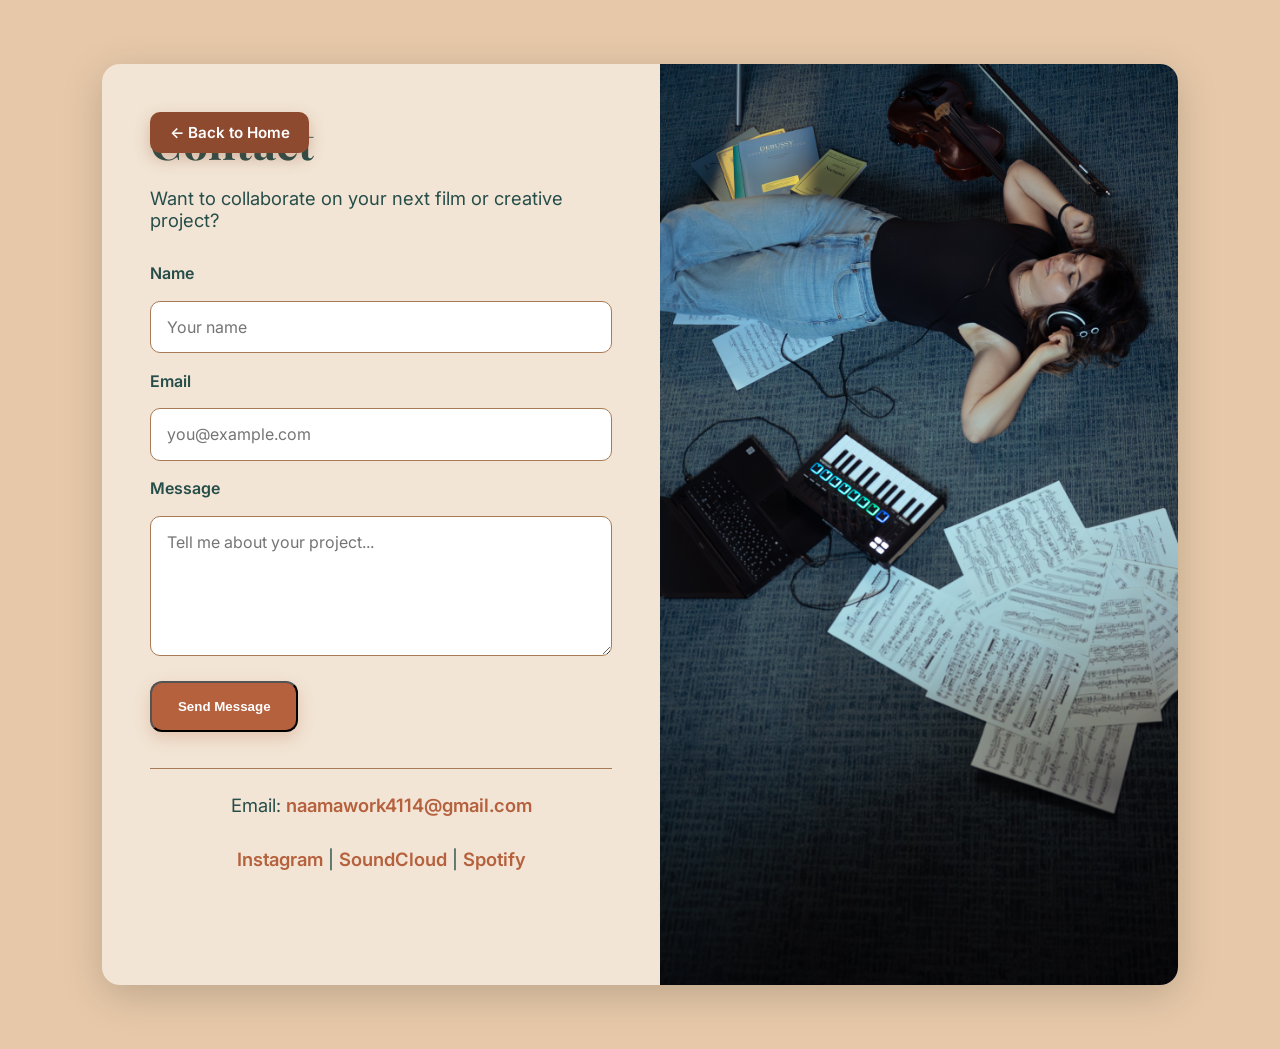
==== contact.html @ 652b8e69 "כפתור" ====
<!DOCTYPE html>
<html lang="en">
<head>
  <meta charset="UTF-8" />
  <meta name="viewport" content="width=device-width, initial-scale=1.0"/>
  <title>Contact - Naama Levy</title>
  <link rel="preconnect" href="https://fonts.googleapis.com">
  <link rel="preconnect" href="https://fonts.gstatic.com" crossorigin>
  <link href="https://fonts.googleapis.com/css2?family=Inter:wght@400;600&family=Playfair+Display:wght@600;700&display=swap" rel="stylesheet"/>
  <link href="styles.css" rel="stylesheet" />
</head>
<body>
  <section class="contact-page">
    <div class="contact-content">
      <div class="contact-text">
      <!-- שינוי הclass לback-button -->
      <a href="https://hilacohenn.github.io/Naama-Levy-Website/" class="back-button">← Back to Home</a>
      <h1>Contact</h1>
        <p>Want to collaborate on your next film or creative project?</p>

        <!-- IMPORTANT: add name attributes + enctype -->
        <form action="https://formspree.io/f/xjkaenrr" method="POST" accept-charset="UTF-8" enctype="application/x-www-form-urlencoded">
          <label>Name</label>
          <input type="text" name="name" placeholder="Your name" autocomplete="name" required>

          <label>Email</label>
          <input type="email" name="email" placeholder="you@example.com" autocomplete="email" required>

          <label>Message</label>
          <textarea name="message" placeholder="Tell me about your project..." required></textarea>

          <!-- Optional: redirect to a thank-you page after submit -->
          <!-- <input type="hidden" name="_redirect" value="https://your-domain.com/thank-you.html"> -->

          <button type="submit" class="btn">Send Message</button>
        </form>

        <footer>
          <p>Email: <a href="mailto:naamawork4114@gmail.com">naamawork4114@gmail.com</a></p>
          <p>
            <a href="https://www.instagram.com/namamusic_?igsh=MWhwdDU5dHJ2b3I1bw==" rel="noopener">Instagram</a> |
            <a href="https://on.soundcloud.com/EIhRfGjLY3IXzKRMdm" rel="noopener">SoundCloud</a> |
            <a href="https://open.spotify.com/artist/6xqLxU0YkHFfTt0q7gUsb3?si=ycbpFoM0QKawZ-4SWGgIuQ" rel="noopener">Spotify</a>
          </p>
        </footer>
      </div>

      <div class="contact-image">
        <img src="Contact.jpg" alt="Naama Levy working in studio"/>
      </div>
    </div>
  </section>
</body>
</html>
---- styles.css ----
/* --- COLORS FROM DESIGN --- */
:root{
  --bg:#E7C9A9;
  --text-dark:#264D49;
  --accent:#B6613E;
  --light:#F2E5D5;
  --border:#A87A56;

  --accent-dark:#8E4A2F;
  --accent-dark-hover:#753B25;
}

/* --- GLOBAL RESET (מונע פערים של user-agent) --- */
*{box-sizing:border-box}
html,body,section,div,header,main,footer,figure,picture{margin:0; padding:0}
img{display:block; max-width:100%; height:auto; margin:0; padding:0; vertical-align:middle}
body{
  font-family: Inter, system-ui, -apple-system, Segoe UI, Roboto, Arial, sans-serif;
  background:var(--bg);
  color:var(--text-dark);
}

/* Typography */
h1,h2{font-family:"Playfair Display", Georgia, serif; letter-spacing:.3px}
h1{font-weight:700; margin:0 0 1rem}
h2{font-weight:600; margin:0 0 1.6rem}

/* --- BUTTONS --- */
.buttons{display:flex; gap:1rem; flex-wrap:wrap}
.btn{
  background:var(--accent); color:#fff; padding:.9rem 1.6rem;
  border-radius:10px; text-decoration:none; font-weight:600;
  box-shadow:0 6px 16px rgba(182,97,62,.25);
  transition:transform .12s ease, box-shadow .2s ease, background .2s;
}
.btn:hover{background:#944f31; transform:translateY(-1px); box-shadow:0 10px 22px rgba(182,97,62,.28)}
.btn-outline{
  background: var(--accent-dark); color:#fff; padding:.9rem 1.6rem;
  border-radius:10px; text-decoration:none; font-weight:600; border:none;
  box-shadow:0 6px 16px rgba(142,74,47,.3);
  transition: transform .12s ease, box-shadow .2s ease, background .2s;
}
.btn-outline:hover{ background: var(--accent-dark-hover); transform: translateY(-1px); box-shadow:0 10px 22px rgba(142,74,47,.35)}

/* --- HERO (Desktop / default) --- */
.hero{
  display:flex;
  align-items:center;
  justify-content:space-between;
  gap:3rem;
  padding:5rem min(8vw,120px);
  flex-wrap:wrap;
}
.hero .text{flex:1 1 420px; min-width:320px; max-width:700px}
.hero h1{font-size: clamp(2.6rem, 3.6vw + 1.2rem, 4.2rem)}
.hero p{font-size: clamp(1.05rem, .5vw + .9rem, 1.25rem); line-height:1.6; margin:0 0 2rem}

/* Photo */
.photo{flex:1 1 520px; display:flex; justify-content:flex-end; line-height:0}
.photo img{
  width:min(680px, 100%);
  border-radius:14px;
  box-shadow:0 14px 36px rgba(0,0,0,.25);
  object-fit:contain; /* בדסקטופ לא חותכת */
}

/* --- AUDIO SECTION --- */
.audio{
  background:var(--light);
  padding:3.2rem min(8vw,120px);
  border-top:3px solid var(--accent);
}
.audio h2{font-size: clamp(1.6rem, .8vw + 1.2rem, 2.2rem)}
.track{
  display:grid;
  grid-template-columns: 150px 1fr;
  gap:1rem;
  align-items:center;
  margin-bottom:1rem;
}
.label{font-weight:700; color:var(--text-dark)}
.player{
  position:relative; background:var(--accent); border-radius:14px; padding:.6rem .8rem;
  box-shadow: inset 0 2px 0 rgba(255,255,255,.25), 0 6px 16px rgba(182,97,62,.18);
}
.player audio{ width:100%; height:42px; display:block; filter: saturate(.95); background:transparent; border-radius:10px }

/* --- VIDEO SECTION --- */
.video{padding:3.2rem min(8vw,120px)}
.video-grid{ display:grid; grid-template-columns:repeat(auto-fit, minmax(280px, 1fr)); gap:1.6rem }
.video-grid iframe{ width:100%; aspect-ratio:16/9; border:0; border-radius:12px; box-shadow:0 10px 24px rgba(0,0,0,.18) }

/* --- FOOTER --- */
footer{ text-align:center; padding:1.6rem; font-size:.95rem; color:var(--text-dark); border-top:1px solid var(--border) }

/* --- ANIMATIONS (subtle) --- */
@keyframes fadeUp { from {opacity:0; transform: translateY(16px);} to {opacity:1; transform:none;} }
@keyframes fadeIn { from {opacity:0;} to {opacity:1;} }
.hero .text { animation: fadeUp .6s ease-out .05s both }
.photo img   { animation: fadeIn .7s ease-out .1s both }
.audio .track, .video h2, .video-grid iframe { animation: fadeUp .6s ease-out .15s both }
@media (prefers-reduced-motion: reduce){
  * { animation-duration: .001ms !important; animation-iteration-count: 1 !important; transition-duration: .001ms !important; }
}

/* --- RESPONSIVE --- */
@media (max-width: 1024px){
  .hero{padding:4rem min(6vw,72px)}
  .photo img{width:min(720px,100%)}
}

/* ===== HERO: MOBILE — אפס רווח מתחת לתמונה, בלי חיתוך ===== */
@media (max-width: 900px){
  .hero{
    padding:0 !important; margin:0 !important; gap:0 !important;
    flex-direction:column; align-items:stretch; text-align:left; background: var(--bg);
  }

  /* תמונה קודם, אפס רווחים */
  .photo{
    order:-1; width:100%; margin:0 !important; padding:0 !important;
    display:block; line-height:0 !important;           /* מונע פס מתחת ל-img */
  }
  .photo img{
    display:block !important;
    width:100vw !important; max-width:100vw !important;
    height:auto !important;                              /* לא חותך */
    margin:0 !important; padding:0 !important;
    border-radius:0 !important; box-shadow:none !important;
    object-fit:contain !important; object-position:center !important;
    vertical-align:middle !important;
  }

  /* הטקסט מיד אחרי התמונה — בלי מרווח עליון */
  .hero .text{
    max-width:720px; margin:0 auto;
    padding:0 4% 24px !important;                       /* אין padding-top */
  }
  .hero .text > *:first-child{ margin-top:0 !important }
}

/* --- CONTACT PAGE --- */
.contact-page {
  min-height: 100vh;
  background-color: var(--bg);
  padding: 4rem min(8vw, 120px);
  display: flex;
  align-items: center;
  justify-content: center;
}
.contact-content {
  position: relative;  /* הוספת שורה זו */
  display: flex; align-items: stretch; justify-content: center; flex-wrap: wrap;
  background-color: var(--light); border-radius: 18px; box-shadow: 0 10px 40px rgba(0, 0, 0, 0.18);
  overflow: hidden; max-width: 1100px; width: 100%;
}
.contact-text { flex: 1 1 520px; padding: 3rem 3rem 2.2rem }
.contact-text h1 { font-size: 2.8rem; margin: 0 0 1rem; color: var(--text-dark) }
.contact-text p { font-size: 1.15rem; margin: 0 0 2rem; color: var(--text-dark); max-width: 520px }

form { display: flex; flex-direction: column; gap: 1.1rem }
label { font-weight: 600; font-family: Inter, sans-serif }
input, textarea {
  width: 100%; padding: 0.95rem 1rem; border-radius: 10px; border: 1.5px solid var(--border);
  font-family: Inter, sans-serif; font-size: 1rem; background: #fff; color: var(--text-dark);
  transition: border-color .25s ease, box-shadow .25s ease;
}
input:focus, textarea:focus { outline: none; border-color: var(--accent); box-shadow: 0 0 0 4px rgba(182,97,62,.15) }
textarea { min-height: 140px; resize: vertical }
.contact-text .btn { align-self: flex-start; margin-top: .5rem; padding: 1rem 1.6rem; border-radius: 12px }

/* footer links in contact */
.contact-text footer { margin-top: 2.2rem; font-size: .98rem; color: var(--text-dark) }
.contact-text footer a { color: var(--accent); text-decoration: none; font-weight: 600 }
.contact-text footer a:hover { text-decoration: underline }

/* Contact image (desktop default) */
.contact-image {
  flex: 1 1 480px;
  background: transparent;           /* שלא ייראה פס */
  display: block;
  margin:0; padding:0; line-height:0;/* חשוב כדי להעלים פער מתחת ל-img */
}
.contact-image img { width: 100%; height: 100%; object-fit: cover; display:block }

/* --- CONTACT: MOBILE — אפס רווח בין התמונה לטופס; אם חותכים רואים את הראש --- */
@media (max-width: 900px){
  .contact-page{ padding:0 !important; margin:0 !important }
  .contact-content{
    flex-direction: column-reverse; width: 100vw; max-width: 100vw;
    border-radius: 0; box-shadow: none; overflow: hidden; background-color: var(--light);
  }

  .contact-image{
    width:100%; margin:0 !important; padding:0 !important; line-height:0 !important;
    background: transparent !important;
  }
  .contact-image img{
    display:block !important; width:100% !important; margin:0 !important; padding:0 !important;
    height:42vh !important; object-fit: cover !important; object-position: center top !important;
    vertical-align:middle !important;
  }

  /* הטופס נצמד, בלי מרווח עליון */
  .contact-text{
    background-color: var(--light); margin:0 !important; padding:0 4% 26px !important;
  }
  .contact-text h1{ margin:0 0 8px !important; font-size:2rem }
  .contact-text p{ font-size:1.05rem; margin:0 0 14px; max-width:none }
  form{ gap:12px }
  input, textarea{ font-size:16px; padding:14px 12px; width:100% } /* iOS: no auto-zoom */
  .contact-text .btn{ width:100%; text-align:center; padding:14px 16px; border-radius:12px; margin-top:6px }
}

/* Back to Home link (אם משתמשים) */
.back-link {
  display: inline-block;
  margin-bottom: 1rem;
  font-family: Inter, sans-serif;
  font-weight: 600;
  color: var(--accent);
  text-decoration: none;
  transition: color 0.2s ease;
}
.back-link:hover { color: #944f31; text-decoration: underline }

@media (max-width:900px){ .hero .text h1, .contact-text h1 { margin-top:0 !important } }

/* ===== FINAL FIX: remove beige gap below hero & contact image ===== */

/* מחיקת כל רווח בין תמונה לתוכן */
.photo,
.photo img,
.contact-image,
.contact-image img {
  margin: 0 !important;
  padding: 0 !important;
  display: block !important;
  line-height: 0 !important;
  vertical-align: bottom !important;
}

/* מעלימים מרווח שנוצר מהסקשן הבא */
.hero + *,
.contact-image + * {
  margin-top: 0 !important;
  padding-top: 0 !important;
}

/* ספציפית למובייל */
@media (max-width: 900px) {
  .hero {
    padding-bottom: 0 !important;
  }
  .hero .text {
    margin-top: 0 !important;
    padding-top: 0 !important;
  }
  .contact-page,
  .contact-content,
  .contact-text {
    margin-top: 0 !important;
    padding-top: 0 !important;
  }
}
/* ===== KILL THE GAP BELOW IMAGES ON MOBILE (Hero + Contact) ===== */
@media (max-width: 900px){

  /* HERO */
  .hero{ padding:0 !important; margin:0 !important; gap:0 !important; }
  .photo{ line-height:0 !important; margin:0 !important; padding:0 !important; }
  .photo img{ display:block !important; margin:0 !important; padding:0 !important; }
  /* החלק הבעייתי: מרווח עליון של הבלוק והכותרת */
  .hero .text{
    margin:0 !important;
    padding:0 4% 24px !important;   /* אין padding-top */
    overflow:hidden !important;     /* מונע קריסת מרג'ין */
  }
  .hero .text h1{ margin-top:0 !important; }

  /* CONTACT */
  .contact-page{ padding:0 !important; margin:0 !important; }
  .contact-content{
    overflow:hidden !important;     /* מונע קריסת מרג'ין שגורמת לפס */
    border-radius:0 !important;
    box-shadow:none !important;
  }
  .contact-image{ line-height:0 !important; margin:0 !important; padding:0 !important; background:transparent !important; }
  .contact-image img{
    display:block !important;
    width:100% !important;
    height:42vh !important;
    object-fit:cover !important;
    object-position:center top !important;  /* רואים את הראש */
    margin:0 !important; padding:0 !important;
  }
  .contact-text{
    margin:0 !important;
    padding:0 4% 26px !important;   /* אין padding-top */
    overflow:hidden !important;     /* אין קריסת מרג'ין */
  }
  .contact-text h1{ margin-top:0 !important; }
}
/* ===== ZERO-GAP BELOW IMAGES (iOS fix) ===== */
@media (max-width: 900px){

  /* HERO – מצמיד את הבלוק של הטקסט לתמונה */
  .hero{ padding-bottom:0 !important; }
  .photo{ line-height:0 !important; }
  .photo img{ display:block !important; margin:0 !important; padding:0 !important; }
  .hero .text{
    margin-top:-12px !important;   /* <<< מצמיד לטובה, אפשר לכוונן -8/-16 */
    padding-top:0 !important;
  }
  .hero .text h1{ margin-top:0 !important; }

  /* CONTACT – מצמיד את הטופס לתמונה */
  .contact-page{ padding-top:0 !important; }
  .contact-content{ overflow:hidden !important; }
  .contact-image{ line-height:0 !important; }
  .contact-image img{
    display:block !important; margin:0 !important; padding:0 !important;
    height:42vh !important; object-fit:cover !important; object-position:center top !important;
  }
  .contact-text{
    margin-top:-12px !important;   /* <<< אותו עיקרון – הצמדה מלאה */
    padding-top:0 !important;
  }
  .contact-text h1{ margin-top:0 !important; }
}

/* אם נשאר קו דקיק במסכים מסוימים – הדקי עוד טיפה: */
@supports (margin-top: -1px){
  @media (max-width:900px){
    .hero .text, .contact-text{ margin-top:-16px !important; }
  }
}

/* עדכון עיצוב כפתור חזרה */
.contact-text .btn-outline {
  display: inline-block;
  margin-bottom: 1.5rem;
  font-size: 0.95rem;
  padding: 0.7rem 1.2rem;
  background: var(--accent-dark);
  color: #fff;
  text-decoration: none;
  border-radius: 10px;
  box-shadow: 0 6px 16px rgba(142,74,47,.3);
  transition: transform .12s ease, box-shadow .2s ease, background .2s;
}

.contact-text .btn-outline:hover {
  background: var(--accent-dark-hover);
  transform: translateY(-1px);
  box-shadow: 0 10px 22px rgba(142,74,47,.35);
}

@media (max-width: 900px) {
  .contact-text .btn-outline {
    margin-bottom: 1.2rem;
    font-size: 0.9rem;
    padding: 0.6rem 1rem;
  }
}

/* Back button styling */
.back-button {
  display: inline-block;
  margin-bottom: 1.5rem;
  padding: 0.7rem 1.2rem;
  background: var(--accent-dark);
  color: #fff;
  text-decoration: none;
  border-radius: 10px;
  font-size: 0.95rem;
  font-weight: 600;
  box-shadow: 0 6px 16px rgba(142,74,47,.3);
  transition: transform .12s ease, box-shadow .2s ease, background .2s;
  position: absolute;
  left: 3rem;
  top: 3rem;
}

.back-button:hover {
  background: var(--accent-dark-hover);
  transform: translateY(-1px);
  box-shadow: 0 10px 22px rgba(142,74,47,.35);
}

@media (max-width: 900px) {
  .back-button {
    position: fixed;
    left: 1rem;
    top: 1rem;
    font-size: 0.9rem;
    padding: 0.6rem 1rem;
    z-index: 100;
  }
}
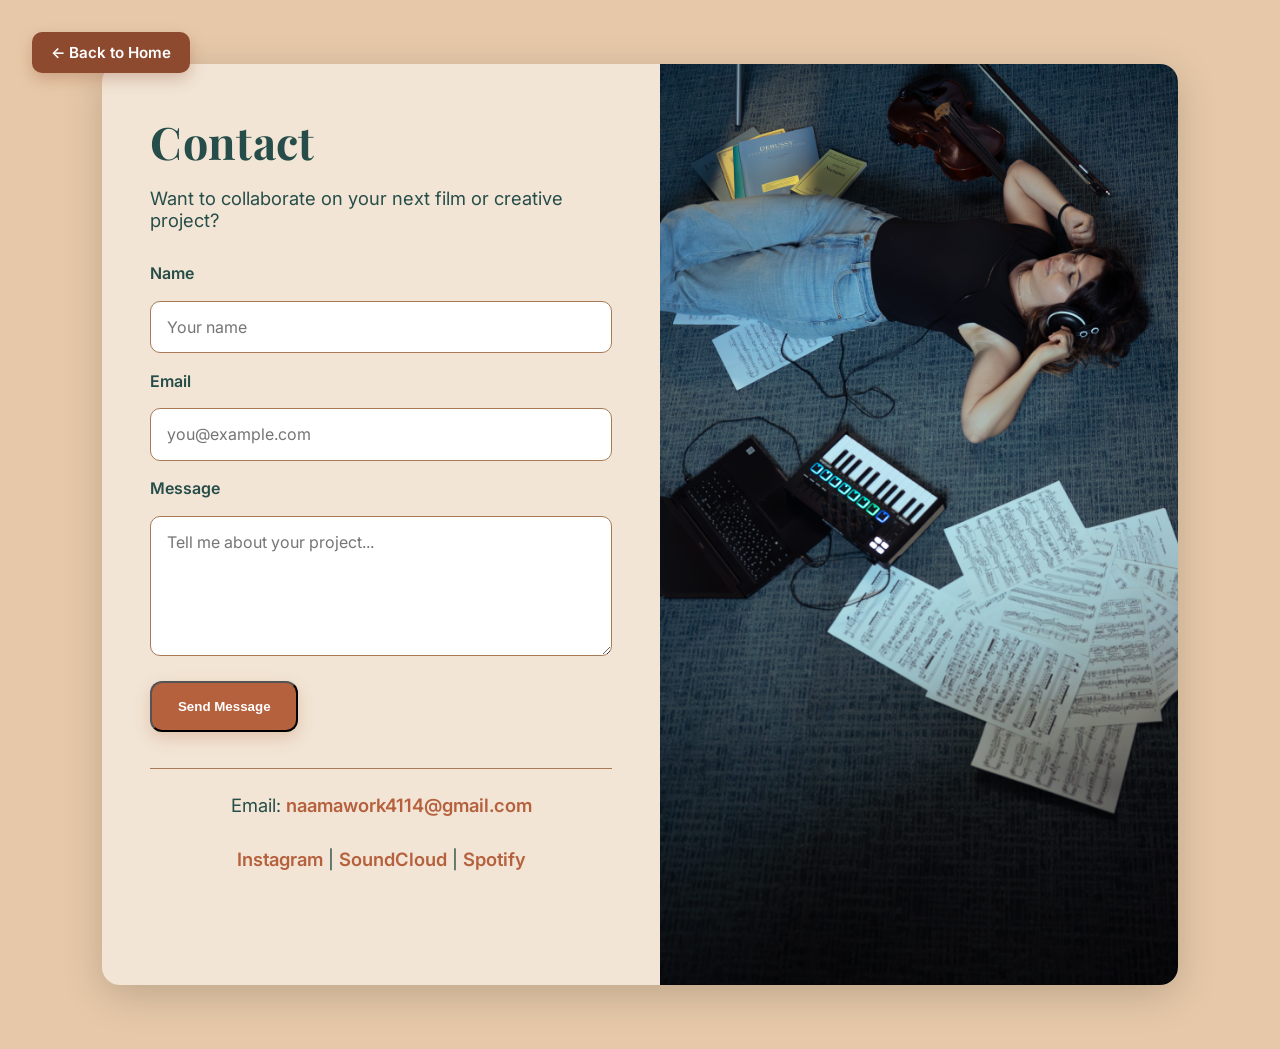
==== commit 8bced185: "עיצוב כפתור" ====
--- a/contact.html
+++ b/contact.html
@@ -11,11 +11,12 @@
 </head>
 <body>
   <section class="contact-page">
+    <!-- הכפתור עובר לכאן, מחוץ ל-contact-content -->
+    <a href="https://hilacohenn.github.io/Naama-Levy-Website/" class="back-button">← Back to Home</a>
+    
     <div class="contact-content">
       <div class="contact-text">
-      <!-- שינוי הclass לback-button -->
-      <a href="https://hilacohenn.github.io/Naama-Levy-Website/" class="back-button">← Back to Home</a>
-      <h1>Contact</h1>
+        <h1>Contact</h1>
         <p>Want to collaborate on your next film or creative project?</p>
 
         <!-- IMPORTANT: add name attributes + enctype -->
--- a/styles.css
+++ b/styles.css
@@ -367,7 +367,6 @@
 /* Back button styling */
 .back-button {
   display: inline-block;
-  margin-bottom: 1.5rem;
   padding: 0.7rem 1.2rem;
   background: var(--accent-dark);
   color: #fff;
@@ -377,9 +376,10 @@
   font-weight: 600;
   box-shadow: 0 6px 16px rgba(142,74,47,.3);
   transition: transform .12s ease, box-shadow .2s ease, background .2s;
-  position: absolute;
-  left: 3rem;
-  top: 3rem;
+  position: fixed;  /* שינוי ל-fixed */
+  left: 2rem;
+  top: 2rem;
+  z-index: 1000;  /* וודאות שיהיה מעל הכל */
 }
 
 .back-button:hover {
@@ -390,12 +390,10 @@
 
 @media (max-width: 900px) {
   .back-button {
-    position: fixed;
     left: 1rem;
     top: 1rem;
     font-size: 0.9rem;
     padding: 0.6rem 1rem;
-    z-index: 100;
-  }
-}
-
+  }
+}
+
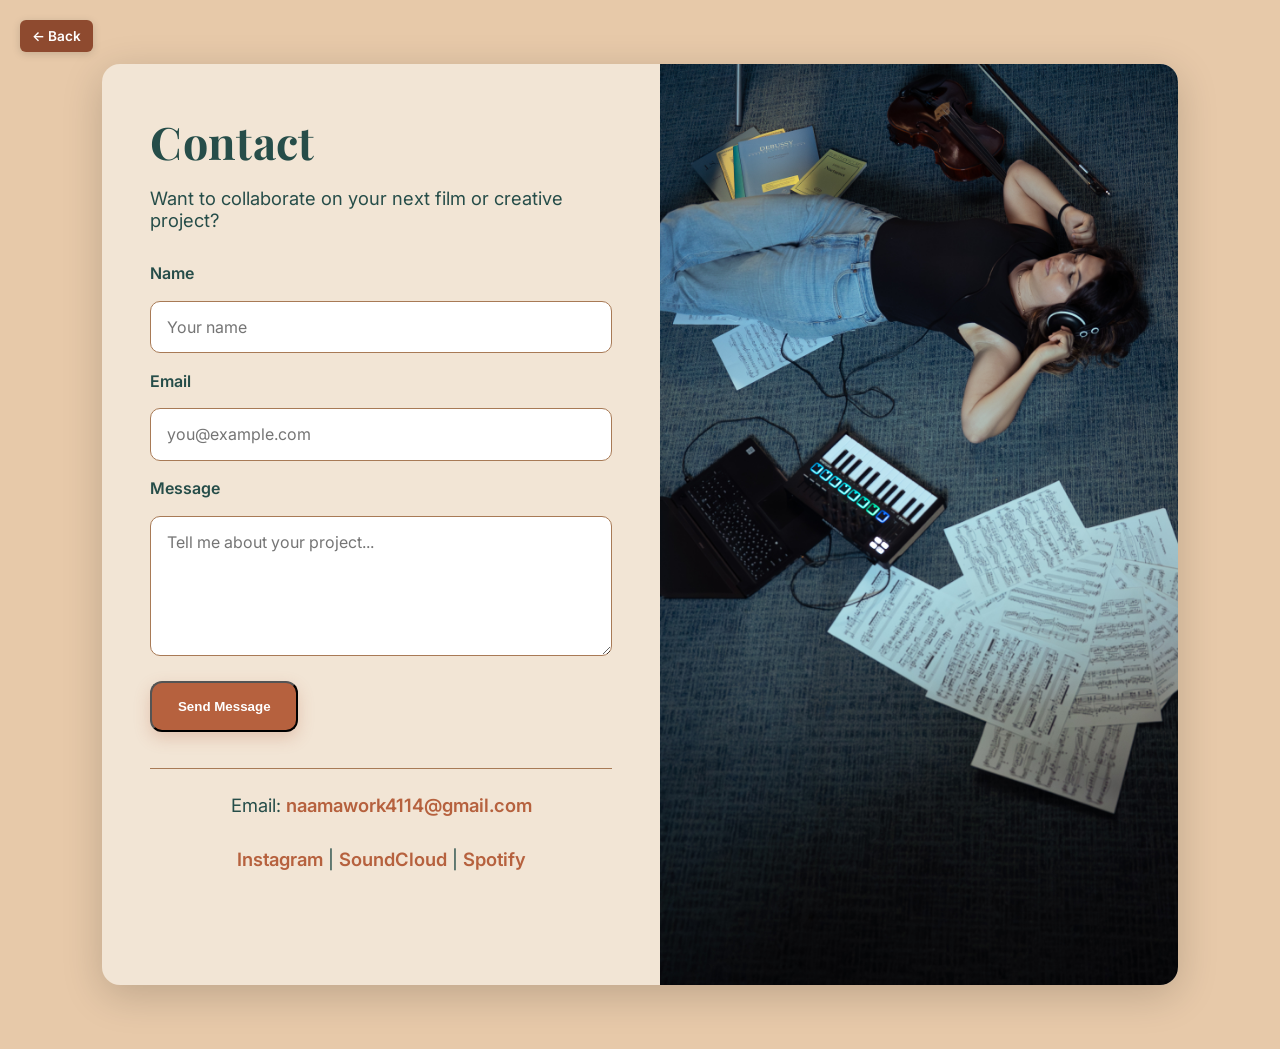
==== commit 761ca159: "כפ" ====
--- a/contact.html
+++ b/contact.html
@@ -10,10 +10,10 @@
   <link href="styles.css" rel="stylesheet" />
 </head>
 <body>
+  <!-- הכפתור צריך להיות מחוץ לכל הסקשנים -->
+  <a href="https://hilacohenn.github.io/Naama-Levy-Website/" class="back-btn">← Back</a>
+  
   <section class="contact-page">
-    <!-- הכפתור עובר לכאן, מחוץ ל-contact-content -->
-    <a href="https://hilacohenn.github.io/Naama-Levy-Website/" class="back-button">← Back to Home</a>
-    
     <div class="contact-content">
       <div class="contact-text">
         <h1>Contact</h1>
--- a/styles.css
+++ b/styles.css
@@ -141,6 +141,7 @@
 
 /* --- CONTACT PAGE --- */
 .contact-page {
+  position: relative;  /* הוספת שורה זו */
   min-height: 100vh;
   background-color: var(--bg);
   padding: 4rem min(8vw, 120px);
@@ -367,33 +368,67 @@
 /* Back button styling */
 .back-button {
   display: inline-block;
-  padding: 0.7rem 1.2rem;
+  padding: 0.5rem 0.8rem;  /* קטן יותר */
   background: var(--accent-dark);
   color: #fff;
   text-decoration: none;
-  border-radius: 10px;
-  font-size: 0.95rem;
+  border-radius: 8px;      /* קטן יותר */
+  font-size: 0.85rem;      /* קטן יותר */
   font-weight: 600;
-  box-shadow: 0 6px 16px rgba(142,74,47,.3);
+  box-shadow: 0 4px 12px rgba(142,74,47,.25);  /* צל עדין יותר */
   transition: transform .12s ease, box-shadow .2s ease, background .2s;
-  position: fixed;  /* שינוי ל-fixed */
-  left: 2rem;
-  top: 2rem;
-  z-index: 1000;  /* וודאות שיהיה מעל הכל */
+  position: fixed;         /* קבוע במקום */
+  left: 1.5rem;
+  top: 1.5rem;
+  z-index: 1000;
 }
 
 .back-button:hover {
   background: var(--accent-dark-hover);
   transform: translateY(-1px);
-  box-shadow: 0 10px 22px rgba(142,74,47,.35);
+  box-shadow: 0 6px 16px rgba(142,74,47,.3);
 }
 
 @media (max-width: 900px) {
   .back-button {
     left: 1rem;
     top: 1rem;
-    font-size: 0.9rem;
-    padding: 0.6rem 1rem;
-  }
-}
-
+    font-size: 0.8rem;    /* עוד יותר קטן במובייל */
+    padding: 0.4rem 0.7rem;
+  }
+}
+
+/* Back button - new styling */
+.back-btn {
+  position: fixed;
+  left: 20px;
+  top: 20px;
+  z-index: 9999;
+  display: inline-flex;
+  align-items: center;
+  padding: 8px 12px;
+  background: var(--accent-dark);
+  color: white;
+  text-decoration: none;
+  border-radius: 6px;
+  font-size: 0.85rem;
+  font-weight: 600;
+  box-shadow: 0 2px 8px rgba(0,0,0,0.15);
+  transition: all 0.2s ease;
+}
+
+.back-btn:hover {
+  background: var(--accent-dark-hover);
+  transform: translateY(-1px);
+  box-shadow: 0 4px 12px rgba(0,0,0,0.2);
+}
+
+@media (max-width: 900px) {
+  .back-btn {
+    left: 12px;
+    top: 12px;
+    padding: 6px 10px;
+    font-size: 0.8rem;
+  }
+}
+
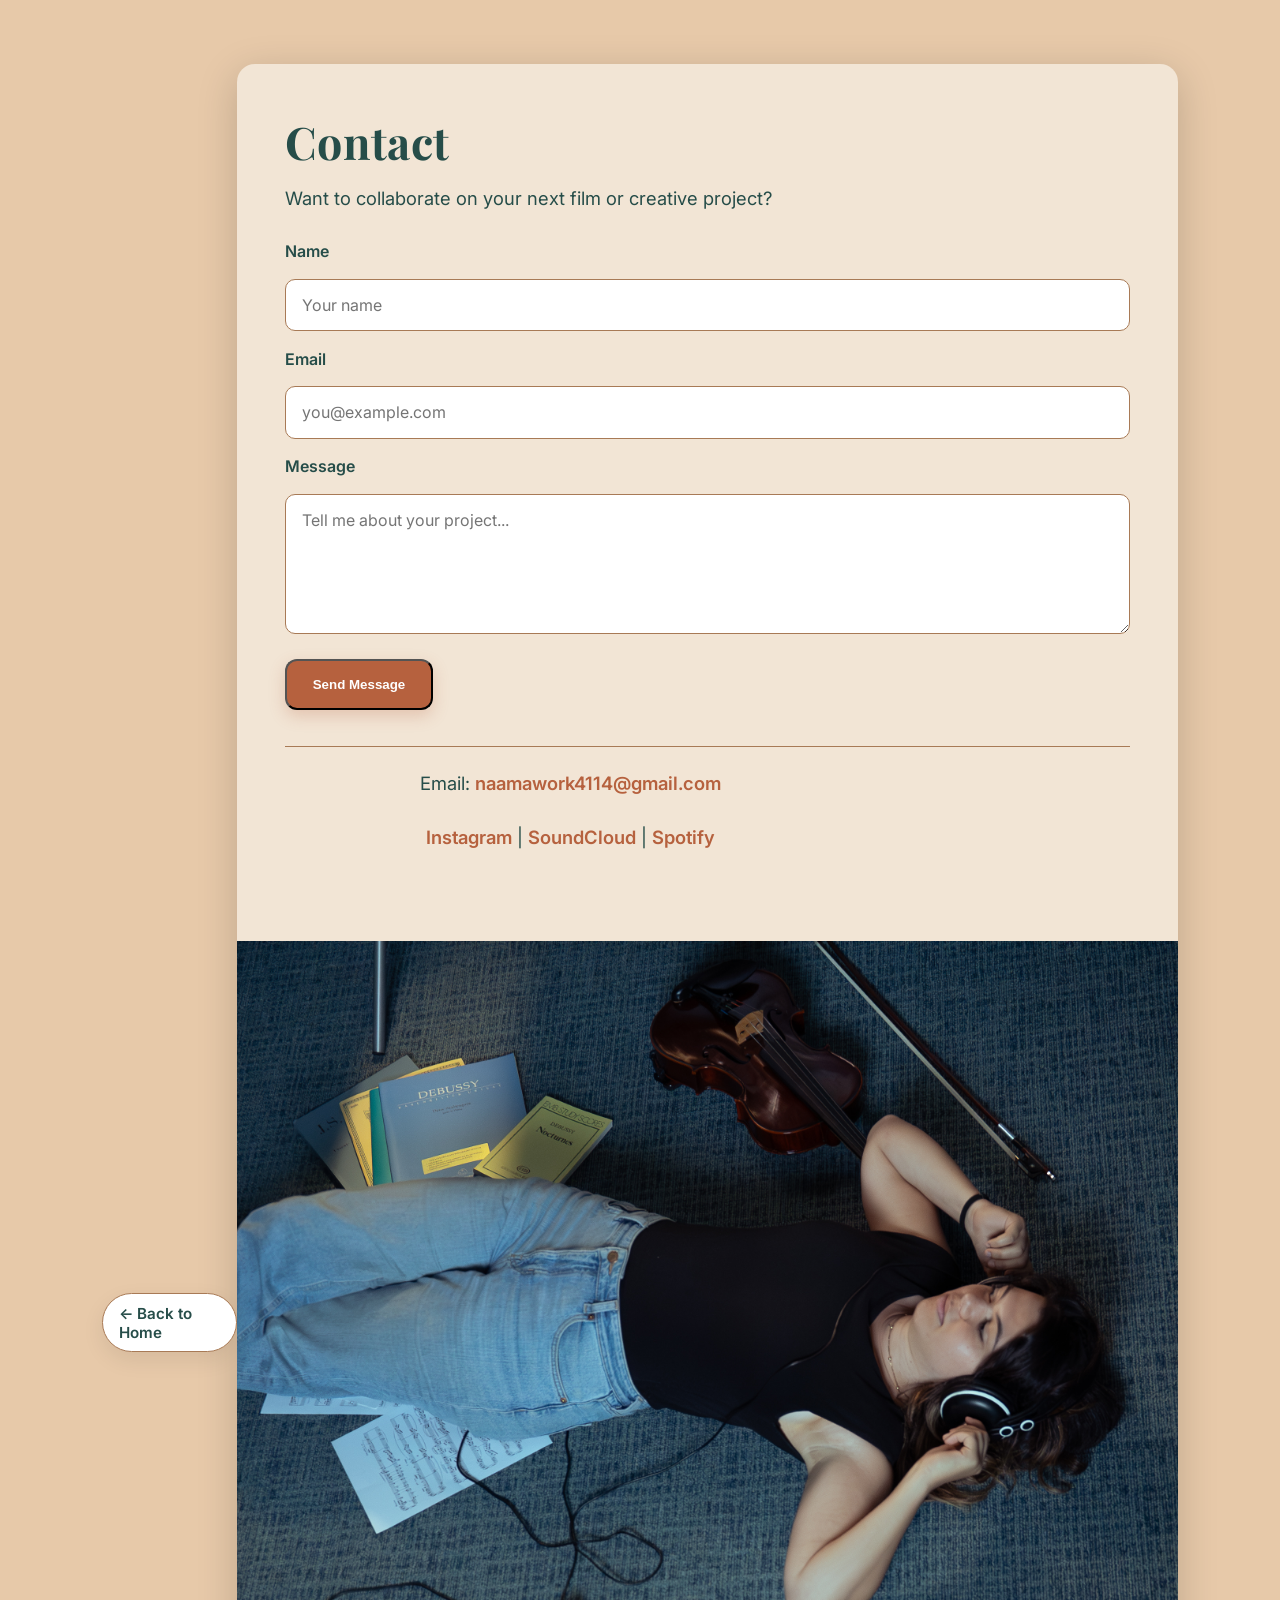
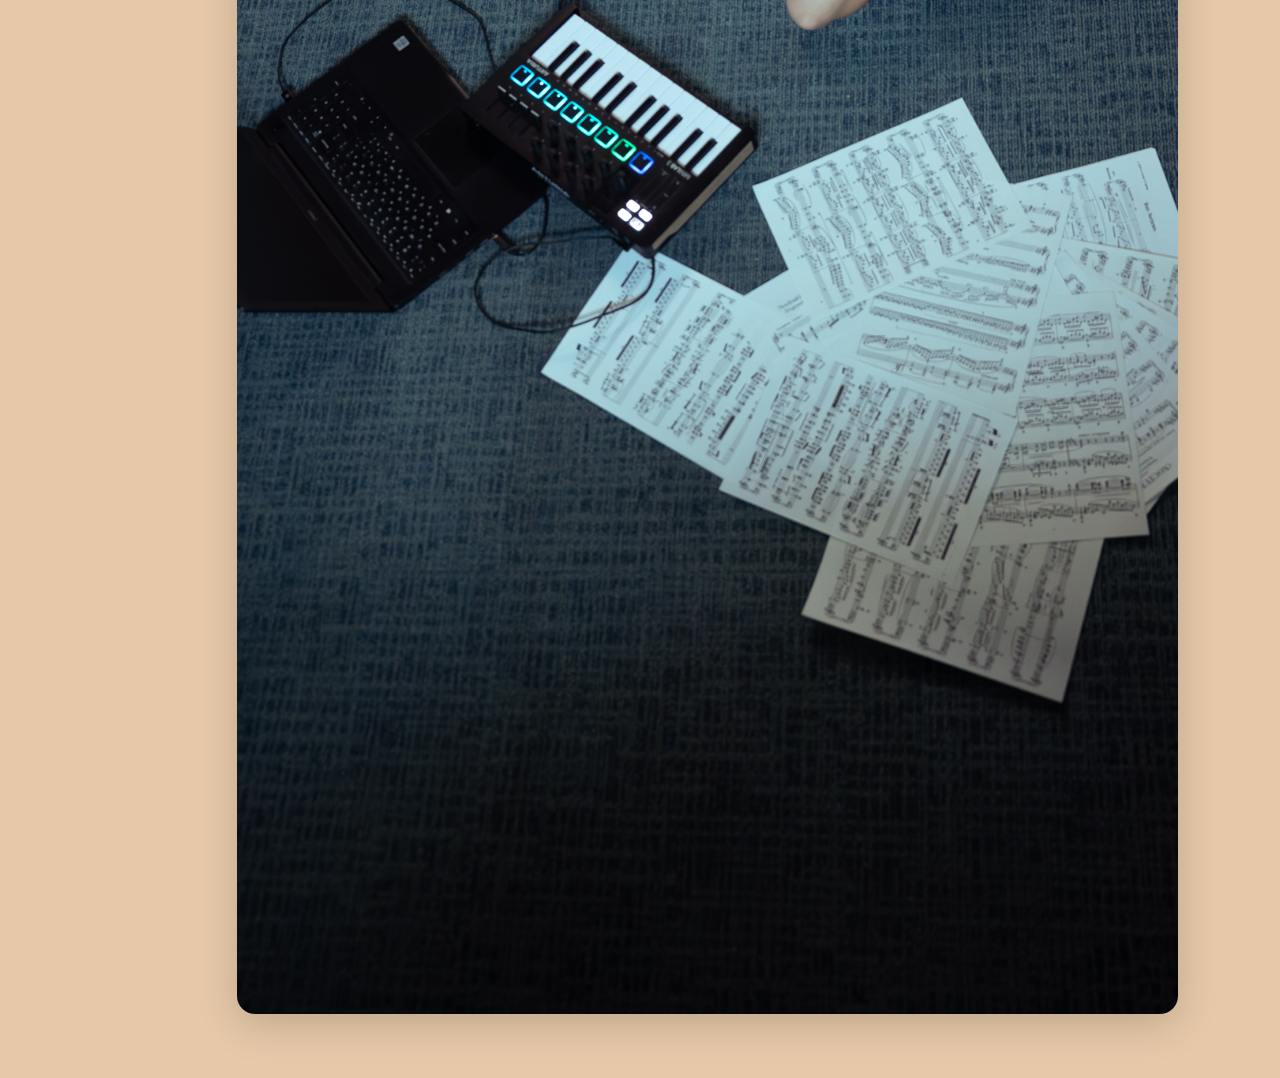
==== commit 264bda40: "שינויים" ====
--- a/contact.html
+++ b/contact.html
@@ -4,16 +4,22 @@
   <meta charset="UTF-8" />
   <meta name="viewport" content="width=device-width, initial-scale=1.0"/>
   <title>Contact - Naama Levy</title>
+
   <link rel="preconnect" href="https://fonts.googleapis.com">
   <link rel="preconnect" href="https://fonts.gstatic.com" crossorigin>
   <link href="https://fonts.googleapis.com/css2?family=Inter:wght@400;600&family=Playfair+Display:wght@600;700&display=swap" rel="stylesheet"/>
+
   <link href="styles.css" rel="stylesheet" />
 </head>
 <body>
-  <!-- הכפתור צריך להיות מחוץ לכל הסקשנים -->
-  <a href="https://hilacohenn.github.io/Naama-Levy-Website/" class="back-btn">← Back</a>
-  
   <section class="contact-page">
+    <!-- Back bar בתוך הזרימה, דביק ולא חופף -->
+    <div class="back-bar">
+      <a href="https://hilacohenn.github.io/Naama-Levy-Website/" class="back-button" aria-label="Back to Home">
+        ← Back to Home
+      </a>
+    </div>
+
     <div class="contact-content">
       <div class="contact-text">
         <h1>Contact</h1>
--- a/styles.css
+++ b/styles.css
@@ -141,7 +141,7 @@
 
 /* --- CONTACT PAGE --- */
 .contact-page {
-  position: relative;  /* הוספת שורה זו */
+  position: relative;
   min-height: 100vh;
   background-color: var(--bg);
   padding: 4rem min(8vw, 120px);
@@ -150,7 +150,7 @@
   justify-content: center;
 }
 .contact-content {
-  position: relative;  /* הוספת שורה זו */
+  position: relative;
   display: flex; align-items: stretch; justify-content: center; flex-wrap: wrap;
   background-color: var(--light); border-radius: 18px; box-shadow: 0 10px 40px rgba(0, 0, 0, 0.18);
   overflow: hidden; max-width: 1100px; width: 100%;
@@ -178,13 +178,13 @@
 /* Contact image (desktop default) */
 .contact-image {
   flex: 1 1 480px;
-  background: transparent;           /* שלא ייראה פס */
+  background: transparent;
   display: block;
-  margin:0; padding:0; line-height:0;/* חשוב כדי להעלים פער מתחת ל-img */
+  margin:0; padding:0; line-height:0;
 }
 .contact-image img { width: 100%; height: 100%; object-fit: cover; display:block }
 
-/* --- CONTACT: MOBILE — אפס רווח בין התמונה לטופס; אם חותכים רואים את הראש --- */
+/* --- CONTACT: MOBILE --- */
 @media (max-width: 900px){
   .contact-page{ padding:0 !important; margin:0 !important }
   .contact-content{
@@ -202,7 +202,6 @@
     vertical-align:middle !important;
   }
 
-  /* הטופס נצמד, בלי מרווח עליון */
   .contact-text{
     background-color: var(--light); margin:0 !important; padding:0 4% 26px !important;
   }
@@ -213,7 +212,7 @@
   .contact-text .btn{ width:100%; text-align:center; padding:14px 16px; border-radius:12px; margin-top:6px }
 }
 
-/* Back to Home link (אם משתמשים) */
+/* Back to Home link (אם משתמשים בתוך טקסט) */
 .back-link {
   display: inline-block;
   margin-bottom: 1rem;
@@ -227,9 +226,7 @@
 
 @media (max-width:900px){ .hero .text h1, .contact-text h1 { margin-top:0 !important } }
 
-/* ===== FINAL FIX: remove beige gap below hero & contact image ===== */
-
-/* מחיקת כל רווח בין תמונה לתוכן */
+/* ===== FINAL FIXES: אפסים מרווחים מתחת לתמונות ===== */
 .photo,
 .photo img,
 .contact-image,
@@ -240,49 +237,32 @@
   line-height: 0 !important;
   vertical-align: bottom !important;
 }
-
-/* מעלימים מרווח שנוצר מהסקשן הבא */
 .hero + *,
 .contact-image + * {
   margin-top: 0 !important;
   padding-top: 0 !important;
 }
-
-/* ספציפית למובייל */
 @media (max-width: 900px) {
-  .hero {
-    padding-bottom: 0 !important;
-  }
-  .hero .text {
-    margin-top: 0 !important;
-    padding-top: 0 !important;
-  }
-  .contact-page,
-  .contact-content,
-  .contact-text {
-    margin-top: 0 !important;
-    padding-top: 0 !important;
-  }
-}
-/* ===== KILL THE GAP BELOW IMAGES ON MOBILE (Hero + Contact) ===== */
+  .hero { padding-bottom: 0 !important; }
+  .hero .text { margin-top: 0 !important; padding-top: 0 !important; }
+  .contact-page, .contact-content, .contact-text { margin-top: 0 !important; padding-top: 0 !important; }
+}
+
+/* ===== MOBILE ZERO-GAP TUNING ===== */
 @media (max-width: 900px){
-
-  /* HERO */
   .hero{ padding:0 !important; margin:0 !important; gap:0 !important; }
   .photo{ line-height:0 !important; margin:0 !important; padding:0 !important; }
   .photo img{ display:block !important; margin:0 !important; padding:0 !important; }
-  /* החלק הבעייתי: מרווח עליון של הבלוק והכותרת */
   .hero .text{
     margin:0 !important;
-    padding:0 4% 24px !important;   /* אין padding-top */
-    overflow:hidden !important;     /* מונע קריסת מרג'ין */
+    padding:0 4% 24px !important;
+    overflow:hidden !important;
   }
   .hero .text h1{ margin-top:0 !important; }
 
-  /* CONTACT */
   .contact-page{ padding:0 !important; margin:0 !important; }
   .contact-content{
-    overflow:hidden !important;     /* מונע קריסת מרג'ין שגורמת לפס */
+    overflow:hidden !important;
     border-radius:0 !important;
     box-shadow:none !important;
   }
@@ -292,52 +272,18 @@
     width:100% !important;
     height:42vh !important;
     object-fit:cover !important;
-    object-position:center top !important;  /* רואים את הראש */
+    object-position:center top !important;
     margin:0 !important; padding:0 !important;
   }
   .contact-text{
     margin:0 !important;
-    padding:0 4% 26px !important;   /* אין padding-top */
-    overflow:hidden !important;     /* אין קריסת מרג'ין */
+    padding:0 4% 26px !important;
+    overflow:hidden !important;
   }
   .contact-text h1{ margin-top:0 !important; }
 }
-/* ===== ZERO-GAP BELOW IMAGES (iOS fix) ===== */
-@media (max-width: 900px){
-
-  /* HERO – מצמיד את הבלוק של הטקסט לתמונה */
-  .hero{ padding-bottom:0 !important; }
-  .photo{ line-height:0 !important; }
-  .photo img{ display:block !important; margin:0 !important; padding:0 !important; }
-  .hero .text{
-    margin-top:-12px !important;   /* <<< מצמיד לטובה, אפשר לכוונן -8/-16 */
-    padding-top:0 !important;
-  }
-  .hero .text h1{ margin-top:0 !important; }
-
-  /* CONTACT – מצמיד את הטופס לתמונה */
-  .contact-page{ padding-top:0 !important; }
-  .contact-content{ overflow:hidden !important; }
-  .contact-image{ line-height:0 !important; }
-  .contact-image img{
-    display:block !important; margin:0 !important; padding:0 !important;
-    height:42vh !important; object-fit:cover !important; object-position:center top !important;
-  }
-  .contact-text{
-    margin-top:-12px !important;   /* <<< אותו עיקרון – הצמדה מלאה */
-    padding-top:0 !important;
-  }
-  .contact-text h1{ margin-top:0 !important; }
-}
-
-/* אם נשאר קו דקיק במסכים מסוימים – הדקי עוד טיפה: */
-@supports (margin-top: -1px){
-  @media (max-width:900px){
-    .hero .text, .contact-text{ margin-top:-16px !important; }
-  }
-}
-
-/* עדכון עיצוב כפתור חזרה */
+
+/* עדכון עיצוב כפתור חזרה בתוך טקסט (נשאר) */
 .contact-text .btn-outline {
   display: inline-block;
   margin-bottom: 1.5rem;
@@ -350,13 +296,11 @@
   box-shadow: 0 6px 16px rgba(142,74,47,.3);
   transition: transform .12s ease, box-shadow .2s ease, background .2s;
 }
-
 .contact-text .btn-outline:hover {
   background: var(--accent-dark-hover);
   transform: translateY(-1px);
   box-shadow: 0 10px 22px rgba(142,74,47,.35);
 }
-
 @media (max-width: 900px) {
   .contact-text .btn-outline {
     margin-bottom: 1.2rem;
@@ -365,70 +309,53 @@
   }
 }
 
-/* Back button styling */
-.back-button {
-  display: inline-block;
-  padding: 0.5rem 0.8rem;  /* קטן יותר */
-  background: var(--accent-dark);
-  color: #fff;
-  text-decoration: none;
-  border-radius: 8px;      /* קטן יותר */
-  font-size: 0.85rem;      /* קטן יותר */
-  font-weight: 600;
-  box-shadow: 0 4px 12px rgba(142,74,47,.25);  /* צל עדין יותר */
-  transition: transform .12s ease, box-shadow .2s ease, background .2s;
-  position: fixed;         /* קבוע במקום */
-  left: 1.5rem;
-  top: 1.5rem;
-  z-index: 1000;
-}
-
-.back-button:hover {
-  background: var(--accent-dark-hover);
-  transform: translateY(-1px);
-  box-shadow: 0 6px 16px rgba(142,74,47,.3);
-}
-
-@media (max-width: 900px) {
-  .back-button {
-    left: 1rem;
-    top: 1rem;
-    font-size: 0.8rem;    /* עוד יותר קטן במובייל */
-    padding: 0.4rem 0.7rem;
-  }
-}
-
-/* Back button - new styling */
-.back-btn {
-  position: fixed;
-  left: 20px;
-  top: 20px;
-  z-index: 9999;
+/* ===== NEW: BACK BAR (Sticky) + BUTTON (לא חופף) ===== */
+.back-bar{
+  position: sticky;
+  top: calc(12px + env(safe-area-inset-top, 0px));
+  z-index: 5;
+  padding: .25rem 0;
+  margin: -1rem 0 1rem;
+  display: flex;
+  align-items: center;
+  gap: .6rem;
+}
+
+.back-button{
   display: inline-flex;
   align-items: center;
-  padding: 8px 12px;
-  background: var(--accent-dark);
-  color: white;
+  gap: .5rem;
+  padding: .6rem 1rem;
+  border-radius: 999px;
+  background: #fff;
+  color: var(--text-dark);
   text-decoration: none;
-  border-radius: 6px;
-  font-size: 0.85rem;
   font-weight: 600;
-  box-shadow: 0 2px 8px rgba(0,0,0,0.15);
-  transition: all 0.2s ease;
-}
-
-.back-btn:hover {
-  background: var(--accent-dark-hover);
+  font-size: .95rem;
+  border: 1px solid var(--border);
+  box-shadow: 0 8px 22px rgba(0,0,0,.08);
+  transition: transform .12s ease, box-shadow .2s ease, background .2s, border-color .2s;
+  will-change: transform;
+}
+.back-button:hover{
   transform: translateY(-1px);
-  box-shadow: 0 4px 12px rgba(0,0,0,0.2);
-}
-
-@media (max-width: 900px) {
-  .back-btn {
-    left: 12px;
-    top: 12px;
-    padding: 6px 10px;
-    font-size: 0.8rem;
-  }
-}
-
+  background: #fffaf6;
+  border-color: color-mix(in srgb, var(--border), var(--accent) 25%);
+  box-shadow: 0 12px 28px rgba(0,0,0,.10);
+}
+.back-button:focus-visible{
+  outline: none;
+  box-shadow: 0 0 0 4px rgba(182,97,62,.18), 0 8px 22px rgba(0,0,0,.08);
+}
+@media (max-width: 900px){
+  .back-bar{
+    top: calc(8px + env(safe-area-inset-top, 0px));
+    margin: 0 0 .75rem;
+  }
+  .back-button{
+    font-size: .9rem;
+    padding: .55rem .9rem;
+  }
+}
+
+/* חשוב: אין כאן גרסה עם position: fixed ל-.back-button יותר */
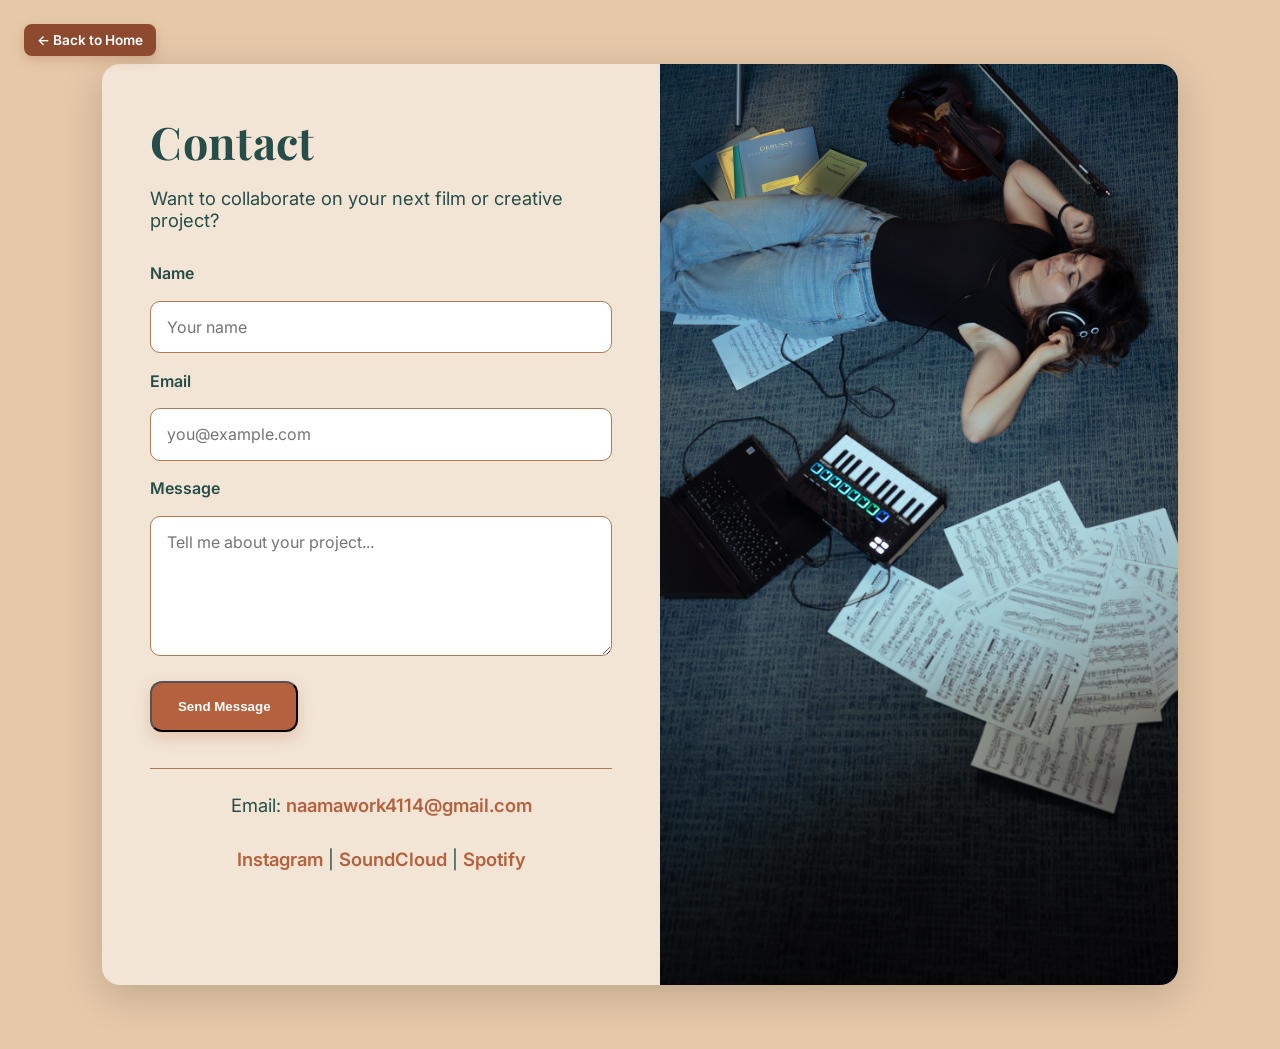
==== commit 74f24f2c: "7" ====
--- a/contact.html
+++ b/contact.html
@@ -1,61 +1 @@
-<!DOCTYPE html>
-<html lang="en">
-<head>
-  <meta charset="UTF-8" />
-  <meta name="viewport" content="width=device-width, initial-scale=1.0"/>
-  <title>Contact - Naama Levy</title>
-
-  <link rel="preconnect" href="https://fonts.googleapis.com">
-  <link rel="preconnect" href="https://fonts.gstatic.com" crossorigin>
-  <link href="https://fonts.googleapis.com/css2?family=Inter:wght@400;600&family=Playfair+Display:wght@600;700&display=swap" rel="stylesheet"/>
-
-  <link href="styles.css" rel="stylesheet" />
-</head>
-<body>
-  <section class="contact-page">
-    <!-- Back bar בתוך הזרימה, דביק ולא חופף -->
-    <div class="back-bar">
-      <a href="https://hilacohenn.github.io/Naama-Levy-Website/" class="back-button" aria-label="Back to Home">
-        ← Back to Home
-      </a>
-    </div>
-
-    <div class="contact-content">
-      <div class="contact-text">
-        <h1>Contact</h1>
-        <p>Want to collaborate on your next film or creative project?</p>
-
-        <!-- IMPORTANT: add name attributes + enctype -->
-        <form action="https://formspree.io/f/xjkaenrr" method="POST" accept-charset="UTF-8" enctype="application/x-www-form-urlencoded">
-          <label>Name</label>
-          <input type="text" name="name" placeholder="Your name" autocomplete="name" required>
-
-          <label>Email</label>
-          <input type="email" name="email" placeholder="you@example.com" autocomplete="email" required>
-
-          <label>Message</label>
-          <textarea name="message" placeholder="Tell me about your project..." required></textarea>
-
-          <!-- Optional: redirect to a thank-you page after submit -->
-          <!-- <input type="hidden" name="_redirect" value="https://your-domain.com/thank-you.html"> -->
-
-          <button type="submit" class="btn">Send Message</button>
-        </form>
-
-        <footer>
-          <p>Email: <a href="mailto:naamawork4114@gmail.com">naamawork4114@gmail.com</a></p>
-          <p>
-            <a href="https://www.instagram.com/namamusic_?igsh=MWhwdDU5dHJ2b3I1bw==" rel="noopener">Instagram</a> |
-            <a href="https://on.soundcloud.com/EIhRfGjLY3IXzKRMdm" rel="noopener">SoundCloud</a> |
-            <a href="https://open.spotify.com/artist/6xqLxU0YkHFfTt0q7gUsb3?si=ycbpFoM0QKawZ-4SWGgIuQ" rel="noopener">Spotify</a>
-          </p>
-        </footer>
-      </div>
-
-      <div class="contact-image">
-        <img src="Contact.jpg" alt="Naama Levy working in studio"/>
-      </div>
-    </div>
-  </section>
-</body>
-</html>
+<!DOCTYPE html> <html lang="en"> <head> <meta charset="UTF-8" /> <meta name="viewport" content="width=device-width, initial-scale=1.0"/> <title>Contact - Naama Levy</title> <link rel="preconnect" href="https://fonts.googleapis.com"> <link rel="preconnect" href="https://fonts.gstatic.com" crossorigin> <link href="https://fonts.googleapis.com/css2?family=Inter:wght@400;600&family=Playfair+Display:wght@600;700&display=swap" rel="stylesheet"/> <link href="styles.css" rel="stylesheet" /> </head> <body> <section class="contact-page"> <!-- הכפתור עובר לכאן, מחוץ ל-contact-content --> <a href="https://hilacohenn.github.io/Naama-Levy-Website/" class="back-button">← Back to Home</a> <div class="contact-content"> <div class="contact-text"> <h1>Contact</h1> <p>Want to collaborate on your next film or creative project?</p> <!-- IMPORTANT: add name attributes + enctype --> <form action="https://formspree.io/f/xjkaenrr" method="POST" accept-charset="UTF-8" enctype="application/x-www-form-urlencoded"> <label>Name</label> <input type="text" name="name" placeholder="Your name" autocomplete="name" required> <label>Email</label> <input type="email" name="email" placeholder="you@example.com" autocomplete="email" required> <label>Message</label> <textarea name="message" placeholder="Tell me about your project..." required></textarea> <!-- Optional: redirect to a thank-you page after submit --> <!-- <input type="hidden" name="_redirect" value="https://your-domain.com/thank-you.html"> --> <button type="submit" class="btn">Send Message</button> </form> <footer> <p>Email: <a href="mailto:naamawork4114@gmail.com">naamawork4114@gmail.com</a></p> <p> <a href="https://www.instagram.com/namamusic_?igsh=MWhwdDU5dHJ2b3I1bw==" rel="noopener">Instagram</a> | <a href="https://on.soundcloud.com/EIhRfGjLY3IXzKRMdm" rel="noopener">SoundCloud</a> | <a href="https://open.spotify.com/artist/6xqLxU0YkHFfTt0q7gUsb3?si=ycbpFoM0QKawZ-4SWGgIuQ" rel="noopener">Spotify</a> </p> </footer> </div> <div class="contact-image"> <img src="Contact.jpg" alt="Naama Levy working in studio"/> </div> </div> </section> </body> </html>
--- a/styles.css
+++ b/styles.css
@@ -1,361 +1 @@
-/* --- COLORS FROM DESIGN --- */
-:root{
-  --bg:#E7C9A9;
-  --text-dark:#264D49;
-  --accent:#B6613E;
-  --light:#F2E5D5;
-  --border:#A87A56;
-
-  --accent-dark:#8E4A2F;
-  --accent-dark-hover:#753B25;
-}
-
-/* --- GLOBAL RESET (מונע פערים של user-agent) --- */
-*{box-sizing:border-box}
-html,body,section,div,header,main,footer,figure,picture{margin:0; padding:0}
-img{display:block; max-width:100%; height:auto; margin:0; padding:0; vertical-align:middle}
-body{
-  font-family: Inter, system-ui, -apple-system, Segoe UI, Roboto, Arial, sans-serif;
-  background:var(--bg);
-  color:var(--text-dark);
-}
-
-/* Typography */
-h1,h2{font-family:"Playfair Display", Georgia, serif; letter-spacing:.3px}
-h1{font-weight:700; margin:0 0 1rem}
-h2{font-weight:600; margin:0 0 1.6rem}
-
-/* --- BUTTONS --- */
-.buttons{display:flex; gap:1rem; flex-wrap:wrap}
-.btn{
-  background:var(--accent); color:#fff; padding:.9rem 1.6rem;
-  border-radius:10px; text-decoration:none; font-weight:600;
-  box-shadow:0 6px 16px rgba(182,97,62,.25);
-  transition:transform .12s ease, box-shadow .2s ease, background .2s;
-}
-.btn:hover{background:#944f31; transform:translateY(-1px); box-shadow:0 10px 22px rgba(182,97,62,.28)}
-.btn-outline{
-  background: var(--accent-dark); color:#fff; padding:.9rem 1.6rem;
-  border-radius:10px; text-decoration:none; font-weight:600; border:none;
-  box-shadow:0 6px 16px rgba(142,74,47,.3);
-  transition: transform .12s ease, box-shadow .2s ease, background .2s;
-}
-.btn-outline:hover{ background: var(--accent-dark-hover); transform: translateY(-1px); box-shadow:0 10px 22px rgba(142,74,47,.35)}
-
-/* --- HERO (Desktop / default) --- */
-.hero{
-  display:flex;
-  align-items:center;
-  justify-content:space-between;
-  gap:3rem;
-  padding:5rem min(8vw,120px);
-  flex-wrap:wrap;
-}
-.hero .text{flex:1 1 420px; min-width:320px; max-width:700px}
-.hero h1{font-size: clamp(2.6rem, 3.6vw + 1.2rem, 4.2rem)}
-.hero p{font-size: clamp(1.05rem, .5vw + .9rem, 1.25rem); line-height:1.6; margin:0 0 2rem}
-
-/* Photo */
-.photo{flex:1 1 520px; display:flex; justify-content:flex-end; line-height:0}
-.photo img{
-  width:min(680px, 100%);
-  border-radius:14px;
-  box-shadow:0 14px 36px rgba(0,0,0,.25);
-  object-fit:contain; /* בדסקטופ לא חותכת */
-}
-
-/* --- AUDIO SECTION --- */
-.audio{
-  background:var(--light);
-  padding:3.2rem min(8vw,120px);
-  border-top:3px solid var(--accent);
-}
-.audio h2{font-size: clamp(1.6rem, .8vw + 1.2rem, 2.2rem)}
-.track{
-  display:grid;
-  grid-template-columns: 150px 1fr;
-  gap:1rem;
-  align-items:center;
-  margin-bottom:1rem;
-}
-.label{font-weight:700; color:var(--text-dark)}
-.player{
-  position:relative; background:var(--accent); border-radius:14px; padding:.6rem .8rem;
-  box-shadow: inset 0 2px 0 rgba(255,255,255,.25), 0 6px 16px rgba(182,97,62,.18);
-}
-.player audio{ width:100%; height:42px; display:block; filter: saturate(.95); background:transparent; border-radius:10px }
-
-/* --- VIDEO SECTION --- */
-.video{padding:3.2rem min(8vw,120px)}
-.video-grid{ display:grid; grid-template-columns:repeat(auto-fit, minmax(280px, 1fr)); gap:1.6rem }
-.video-grid iframe{ width:100%; aspect-ratio:16/9; border:0; border-radius:12px; box-shadow:0 10px 24px rgba(0,0,0,.18) }
-
-/* --- FOOTER --- */
-footer{ text-align:center; padding:1.6rem; font-size:.95rem; color:var(--text-dark); border-top:1px solid var(--border) }
-
-/* --- ANIMATIONS (subtle) --- */
-@keyframes fadeUp { from {opacity:0; transform: translateY(16px);} to {opacity:1; transform:none;} }
-@keyframes fadeIn { from {opacity:0;} to {opacity:1;} }
-.hero .text { animation: fadeUp .6s ease-out .05s both }
-.photo img   { animation: fadeIn .7s ease-out .1s both }
-.audio .track, .video h2, .video-grid iframe { animation: fadeUp .6s ease-out .15s both }
-@media (prefers-reduced-motion: reduce){
-  * { animation-duration: .001ms !important; animation-iteration-count: 1 !important; transition-duration: .001ms !important; }
-}
-
-/* --- RESPONSIVE --- */
-@media (max-width: 1024px){
-  .hero{padding:4rem min(6vw,72px)}
-  .photo img{width:min(720px,100%)}
-}
-
-/* ===== HERO: MOBILE — אפס רווח מתחת לתמונה, בלי חיתוך ===== */
-@media (max-width: 900px){
-  .hero{
-    padding:0 !important; margin:0 !important; gap:0 !important;
-    flex-direction:column; align-items:stretch; text-align:left; background: var(--bg);
-  }
-
-  /* תמונה קודם, אפס רווחים */
-  .photo{
-    order:-1; width:100%; margin:0 !important; padding:0 !important;
-    display:block; line-height:0 !important;           /* מונע פס מתחת ל-img */
-  }
-  .photo img{
-    display:block !important;
-    width:100vw !important; max-width:100vw !important;
-    height:auto !important;                              /* לא חותך */
-    margin:0 !important; padding:0 !important;
-    border-radius:0 !important; box-shadow:none !important;
-    object-fit:contain !important; object-position:center !important;
-    vertical-align:middle !important;
-  }
-
-  /* הטקסט מיד אחרי התמונה — בלי מרווח עליון */
-  .hero .text{
-    max-width:720px; margin:0 auto;
-    padding:0 4% 24px !important;                       /* אין padding-top */
-  }
-  .hero .text > *:first-child{ margin-top:0 !important }
-}
-
-/* --- CONTACT PAGE --- */
-.contact-page {
-  position: relative;
-  min-height: 100vh;
-  background-color: var(--bg);
-  padding: 4rem min(8vw, 120px);
-  display: flex;
-  align-items: center;
-  justify-content: center;
-}
-.contact-content {
-  position: relative;
-  display: flex; align-items: stretch; justify-content: center; flex-wrap: wrap;
-  background-color: var(--light); border-radius: 18px; box-shadow: 0 10px 40px rgba(0, 0, 0, 0.18);
-  overflow: hidden; max-width: 1100px; width: 100%;
-}
-.contact-text { flex: 1 1 520px; padding: 3rem 3rem 2.2rem }
-.contact-text h1 { font-size: 2.8rem; margin: 0 0 1rem; color: var(--text-dark) }
-.contact-text p { font-size: 1.15rem; margin: 0 0 2rem; color: var(--text-dark); max-width: 520px }
-
-form { display: flex; flex-direction: column; gap: 1.1rem }
-label { font-weight: 600; font-family: Inter, sans-serif }
-input, textarea {
-  width: 100%; padding: 0.95rem 1rem; border-radius: 10px; border: 1.5px solid var(--border);
-  font-family: Inter, sans-serif; font-size: 1rem; background: #fff; color: var(--text-dark);
-  transition: border-color .25s ease, box-shadow .25s ease;
-}
-input:focus, textarea:focus { outline: none; border-color: var(--accent); box-shadow: 0 0 0 4px rgba(182,97,62,.15) }
-textarea { min-height: 140px; resize: vertical }
-.contact-text .btn { align-self: flex-start; margin-top: .5rem; padding: 1rem 1.6rem; border-radius: 12px }
-
-/* footer links in contact */
-.contact-text footer { margin-top: 2.2rem; font-size: .98rem; color: var(--text-dark) }
-.contact-text footer a { color: var(--accent); text-decoration: none; font-weight: 600 }
-.contact-text footer a:hover { text-decoration: underline }
-
-/* Contact image (desktop default) */
-.contact-image {
-  flex: 1 1 480px;
-  background: transparent;
-  display: block;
-  margin:0; padding:0; line-height:0;
-}
-.contact-image img { width: 100%; height: 100%; object-fit: cover; display:block }
-
-/* --- CONTACT: MOBILE --- */
-@media (max-width: 900px){
-  .contact-page{ padding:0 !important; margin:0 !important }
-  .contact-content{
-    flex-direction: column-reverse; width: 100vw; max-width: 100vw;
-    border-radius: 0; box-shadow: none; overflow: hidden; background-color: var(--light);
-  }
-
-  .contact-image{
-    width:100%; margin:0 !important; padding:0 !important; line-height:0 !important;
-    background: transparent !important;
-  }
-  .contact-image img{
-    display:block !important; width:100% !important; margin:0 !important; padding:0 !important;
-    height:42vh !important; object-fit: cover !important; object-position: center top !important;
-    vertical-align:middle !important;
-  }
-
-  .contact-text{
-    background-color: var(--light); margin:0 !important; padding:0 4% 26px !important;
-  }
-  .contact-text h1{ margin:0 0 8px !important; font-size:2rem }
-  .contact-text p{ font-size:1.05rem; margin:0 0 14px; max-width:none }
-  form{ gap:12px }
-  input, textarea{ font-size:16px; padding:14px 12px; width:100% } /* iOS: no auto-zoom */
-  .contact-text .btn{ width:100%; text-align:center; padding:14px 16px; border-radius:12px; margin-top:6px }
-}
-
-/* Back to Home link (אם משתמשים בתוך טקסט) */
-.back-link {
-  display: inline-block;
-  margin-bottom: 1rem;
-  font-family: Inter, sans-serif;
-  font-weight: 600;
-  color: var(--accent);
-  text-decoration: none;
-  transition: color 0.2s ease;
-}
-.back-link:hover { color: #944f31; text-decoration: underline }
-
-@media (max-width:900px){ .hero .text h1, .contact-text h1 { margin-top:0 !important } }
-
-/* ===== FINAL FIXES: אפסים מרווחים מתחת לתמונות ===== */
-.photo,
-.photo img,
-.contact-image,
-.contact-image img {
-  margin: 0 !important;
-  padding: 0 !important;
-  display: block !important;
-  line-height: 0 !important;
-  vertical-align: bottom !important;
-}
-.hero + *,
-.contact-image + * {
-  margin-top: 0 !important;
-  padding-top: 0 !important;
-}
-@media (max-width: 900px) {
-  .hero { padding-bottom: 0 !important; }
-  .hero .text { margin-top: 0 !important; padding-top: 0 !important; }
-  .contact-page, .contact-content, .contact-text { margin-top: 0 !important; padding-top: 0 !important; }
-}
-
-/* ===== MOBILE ZERO-GAP TUNING ===== */
-@media (max-width: 900px){
-  .hero{ padding:0 !important; margin:0 !important; gap:0 !important; }
-  .photo{ line-height:0 !important; margin:0 !important; padding:0 !important; }
-  .photo img{ display:block !important; margin:0 !important; padding:0 !important; }
-  .hero .text{
-    margin:0 !important;
-    padding:0 4% 24px !important;
-    overflow:hidden !important;
-  }
-  .hero .text h1{ margin-top:0 !important; }
-
-  .contact-page{ padding:0 !important; margin:0 !important; }
-  .contact-content{
-    overflow:hidden !important;
-    border-radius:0 !important;
-    box-shadow:none !important;
-  }
-  .contact-image{ line-height:0 !important; margin:0 !important; padding:0 !important; background:transparent !important; }
-  .contact-image img{
-    display:block !important;
-    width:100% !important;
-    height:42vh !important;
-    object-fit:cover !important;
-    object-position:center top !important;
-    margin:0 !important; padding:0 !important;
-  }
-  .contact-text{
-    margin:0 !important;
-    padding:0 4% 26px !important;
-    overflow:hidden !important;
-  }
-  .contact-text h1{ margin-top:0 !important; }
-}
-
-/* עדכון עיצוב כפתור חזרה בתוך טקסט (נשאר) */
-.contact-text .btn-outline {
-  display: inline-block;
-  margin-bottom: 1.5rem;
-  font-size: 0.95rem;
-  padding: 0.7rem 1.2rem;
-  background: var(--accent-dark);
-  color: #fff;
-  text-decoration: none;
-  border-radius: 10px;
-  box-shadow: 0 6px 16px rgba(142,74,47,.3);
-  transition: transform .12s ease, box-shadow .2s ease, background .2s;
-}
-.contact-text .btn-outline:hover {
-  background: var(--accent-dark-hover);
-  transform: translateY(-1px);
-  box-shadow: 0 10px 22px rgba(142,74,47,.35);
-}
-@media (max-width: 900px) {
-  .contact-text .btn-outline {
-    margin-bottom: 1.2rem;
-    font-size: 0.9rem;
-    padding: 0.6rem 1rem;
-  }
-}
-
-/* ===== NEW: BACK BAR (Sticky) + BUTTON (לא חופף) ===== */
-.back-bar{
-  position: sticky;
-  top: calc(12px + env(safe-area-inset-top, 0px));
-  z-index: 5;
-  padding: .25rem 0;
-  margin: -1rem 0 1rem;
-  display: flex;
-  align-items: center;
-  gap: .6rem;
-}
-
-.back-button{
-  display: inline-flex;
-  align-items: center;
-  gap: .5rem;
-  padding: .6rem 1rem;
-  border-radius: 999px;
-  background: #fff;
-  color: var(--text-dark);
-  text-decoration: none;
-  font-weight: 600;
-  font-size: .95rem;
-  border: 1px solid var(--border);
-  box-shadow: 0 8px 22px rgba(0,0,0,.08);
-  transition: transform .12s ease, box-shadow .2s ease, background .2s, border-color .2s;
-  will-change: transform;
-}
-.back-button:hover{
-  transform: translateY(-1px);
-  background: #fffaf6;
-  border-color: color-mix(in srgb, var(--border), var(--accent) 25%);
-  box-shadow: 0 12px 28px rgba(0,0,0,.10);
-}
-.back-button:focus-visible{
-  outline: none;
-  box-shadow: 0 0 0 4px rgba(182,97,62,.18), 0 8px 22px rgba(0,0,0,.08);
-}
-@media (max-width: 900px){
-  .back-bar{
-    top: calc(8px + env(safe-area-inset-top, 0px));
-    margin: 0 0 .75rem;
-  }
-  .back-button{
-    font-size: .9rem;
-    padding: .55rem .9rem;
-  }
-}
-
-/* חשוב: אין כאן גרסה עם position: fixed ל-.back-button יותר */
+/* --- COLORS FROM DESIGN --- */ :root{ --bg:#E7C9A9; --text-dark:#264D49; --accent:#B6613E; --light:#F2E5D5; --border:#A87A56; --accent-dark:#8E4A2F; --accent-dark-hover:#753B25; } /* --- GLOBAL RESET (מונע פערים של user-agent) --- */ *{box-sizing:border-box} html,body,section,div,header,main,footer,figure,picture{margin:0; padding:0} img{display:block; max-width:100%; height:auto; margin:0; padding:0; vertical-align:middle} body{ font-family: Inter, system-ui, -apple-system, Segoe UI, Roboto, Arial, sans-serif; background:var(--bg); color:var(--text-dark); } /* Typography */ h1,h2{font-family:"Playfair Display", Georgia, serif; letter-spacing:.3px} h1{font-weight:700; margin:0 0 1rem} h2{font-weight:600; margin:0 0 1.6rem} /* --- BUTTONS --- */ .buttons{display:flex; gap:1rem; flex-wrap:wrap} .btn{ background:var(--accent); color:#fff; padding:.9rem 1.6rem; border-radius:10px; text-decoration:none; font-weight:600; box-shadow:0 6px 16px rgba(182,97,62,.25); transition:transform .12s ease, box-shadow .2s ease, background .2s; } .btn:hover{background:#944f31; transform:translateY(-1px); box-shadow:0 10px 22px rgba(182,97,62,.28)} .btn-outline{ background: var(--accent-dark); color:#fff; padding:.9rem 1.6rem; border-radius:10px; text-decoration:none; font-weight:600; border:none; box-shadow:0 6px 16px rgba(142,74,47,.3); transition: transform .12s ease, box-shadow .2s ease, background .2s; } .btn-outline:hover{ background: var(--accent-dark-hover); transform: translateY(-1px); box-shadow:0 10px 22px rgba(142,74,47,.35)} /* --- HERO (Desktop / default) --- */ .hero{ display:flex; align-items:center; justify-content:space-between; gap:3rem; padding:5rem min(8vw,120px); flex-wrap:wrap; } .hero .text{flex:1 1 420px; min-width:320px; max-width:700px} .hero h1{font-size: clamp(2.6rem, 3.6vw + 1.2rem, 4.2rem)} .hero p{font-size: clamp(1.05rem, .5vw + .9rem, 1.25rem); line-height:1.6; margin:0 0 2rem} /* Photo */ .photo{flex:1 1 520px; display:flex; justify-content:flex-end; line-height:0} .photo img{ width:min(680px, 100%); border-radius:14px; box-shadow:0 14px 36px rgba(0,0,0,.25); object-fit:contain; /* בדסקטופ לא חותכת */ } /* --- AUDIO SECTION --- */ .audio{ background:var(--light); padding:3.2rem min(8vw,120px); border-top:3px solid var(--accent); } .audio h2{font-size: clamp(1.6rem, .8vw + 1.2rem, 2.2rem)} .track{ display:grid; grid-template-columns: 150px 1fr; gap:1rem; align-items:center; margin-bottom:1rem; } .label{font-weight:700; color:var(--text-dark)} .player{ position:relative; background:var(--accent); border-radius:14px; padding:.6rem .8rem; box-shadow: inset 0 2px 0 rgba(255,255,255,.25), 0 6px 16px rgba(182,97,62,.18); } .player audio{ width:100%; height:42px; display:block; filter: saturate(.95); background:transparent; border-radius:10px } /* --- VIDEO SECTION --- */ .video{padding:3.2rem min(8vw,120px)} .video-grid{ display:grid; grid-template-columns:repeat(auto-fit, minmax(280px, 1fr)); gap:1.6rem } .video-grid iframe{ width:100%; aspect-ratio:16/9; border:0; border-radius:12px; box-shadow:0 10px 24px rgba(0,0,0,.18) } /* --- FOOTER --- */ footer{ text-align:center; padding:1.6rem; font-size:.95rem; color:var(--text-dark); border-top:1px solid var(--border) } /* --- ANIMATIONS (subtle) --- */ @keyframes fadeUp { from {opacity:0; transform: translateY(16px);} to {opacity:1; transform:none;} } @keyframes fadeIn { from {opacity:0;} to {opacity:1;} } .hero .text { animation: fadeUp .6s ease-out .05s both } .photo img { animation: fadeIn .7s ease-out .1s both } .audio .track, .video h2, .video-grid iframe { animation: fadeUp .6s ease-out .15s both } @media (prefers-reduced-motion: reduce){ * { animation-duration: .001ms !important; animation-iteration-count: 1 !important; transition-duration: .001ms !important; } } /* --- RESPONSIVE --- */ @media (max-width: 1024px){ .hero{padding:4rem min(6vw,72px)} .photo img{width:min(720px,100%)} } /* ===== HERO: MOBILE — אפס רווח מתחת לתמונה, בלי חיתוך ===== */ @media (max-width: 900px){ .hero{ padding:0 !important; margin:0 !important; gap:0 !important; flex-direction:column; align-items:stretch; text-align:left; background: var(--bg); } /* תמונה קודם, אפס רווחים */ .photo{ order:-1; width:100%; margin:0 !important; padding:0 !important; display:block; line-height:0 !important; /* מונע פס מתחת ל-img */ } .photo img{ display:block !important; width:100vw !important; max-width:100vw !important; height:auto !important; /* לא חותך */ margin:0 !important; padding:0 !important; border-radius:0 !important; box-shadow:none !important; object-fit:contain !important; object-position:center !important; vertical-align:middle !important; } /* הטקסט מיד אחרי התמונה — בלי מרווח עליון */ .hero .text{ max-width:720px; margin:0 auto; padding:0 4% 24px !important; /* אין padding-top */ } .hero .text > *:first-child{ margin-top:0 !important } } /* --- CONTACT PAGE --- */ .contact-page { position: relative; /* הוספת שורה זו */ min-height: 100vh; background-color: var(--bg); padding: 4rem min(8vw, 120px); display: flex; align-items: center; justify-content: center; } .contact-content { position: relative; /* הוספת שורה זו */ display: flex; align-items: stretch; justify-content: center; flex-wrap: wrap; background-color: var(--light); border-radius: 18px; box-shadow: 0 10px 40px rgba(0, 0, 0, 0.18); overflow: hidden; max-width: 1100px; width: 100%; } .contact-text { flex: 1 1 520px; padding: 3rem 3rem 2.2rem } .contact-text h1 { font-size: 2.8rem; margin: 0 0 1rem; color: var(--text-dark) } .contact-text p { font-size: 1.15rem; margin: 0 0 2rem; color: var(--text-dark); max-width: 520px } form { display: flex; flex-direction: column; gap: 1.1rem } label { font-weight: 600; font-family: Inter, sans-serif } input, textarea { width: 100%; padding: 0.95rem 1rem; border-radius: 10px; border: 1.5px solid var(--border); font-family: Inter, sans-serif; font-size: 1rem; background: #fff; color: var(--text-dark); transition: border-color .25s ease, box-shadow .25s ease; } input:focus, textarea:focus { outline: none; border-color: var(--accent); box-shadow: 0 0 0 4px rgba(182,97,62,.15) } textarea { min-height: 140px; resize: vertical } .contact-text .btn { align-self: flex-start; margin-top: .5rem; padding: 1rem 1.6rem; border-radius: 12px } /* footer links in contact */ .contact-text footer { margin-top: 2.2rem; font-size: .98rem; color: var(--text-dark) } .contact-text footer a { color: var(--accent); text-decoration: none; font-weight: 600 } .contact-text footer a:hover { text-decoration: underline } /* Contact image (desktop default) */ .contact-image { flex: 1 1 480px; background: transparent; /* שלא ייראה פס */ display: block; margin:0; padding:0; line-height:0;/* חשוב כדי להעלים פער מתחת ל-img */ } .contact-image img { width: 100%; height: 100%; object-fit: cover; display:block } /* --- CONTACT: MOBILE — אפס רווח בין התמונה לטופס; אם חותכים רואים את הראש --- */ @media (max-width: 900px){ .contact-page{ padding:0 !important; margin:0 !important } .contact-content{ flex-direction: column-reverse; width: 100vw; max-width: 100vw; border-radius: 0; box-shadow: none; overflow: hidden; background-color: var(--light); } .contact-image{ width:100%; margin:0 !important; padding:0 !important; line-height:0 !important; background: transparent !important; } .contact-image img{ display:block !important; width:100% !important; margin:0 !important; padding:0 !important; height:42vh !important; object-fit: cover !important; object-position: center top !important; vertical-align:middle !important; } /* הטופס נצמד, בלי מרווח עליון */ .contact-text{ background-color: var(--light); margin:0 !important; padding:0 4% 26px !important; } .contact-text h1{ margin:0 0 8px !important; font-size:2rem } .contact-text p{ font-size:1.05rem; margin:0 0 14px; max-width:none } form{ gap:12px } input, textarea{ font-size:16px; padding:14px 12px; width:100% } /* iOS: no auto-zoom */ .contact-text .btn{ width:100%; text-align:center; padding:14px 16px; border-radius:12px; margin-top:6px } } /* Back to Home link (אם משתמשים) */ .back-link { display: inline-block; margin-bottom: 1rem; font-family: Inter, sans-serif; font-weight: 600; color: var(--accent); text-decoration: none; transition: color 0.2s ease; } .back-link:hover { color: #944f31; text-decoration: underline } @media (max-width:900px){ .hero .text h1, .contact-text h1 { margin-top:0 !important } } /* ===== FINAL FIX: remove beige gap below hero & contact image ===== */ /* מחיקת כל רווח בין תמונה לתוכן */ .photo, .photo img, .contact-image, .contact-image img { margin: 0 !important; padding: 0 !important; display: block !important; line-height: 0 !important; vertical-align: bottom !important; } /* מעלימים מרווח שנוצר מהסקשן הבא */ .hero + *, .contact-image + * { margin-top: 0 !important; padding-top: 0 !important; } /* ספציפית למובייל */ @media (max-width: 900px) { .hero { padding-bottom: 0 !important; } .hero .text { margin-top: 0 !important; padding-top: 0 !important; } .contact-page, .contact-content, .contact-text { margin-top: 0 !important; padding-top: 0 !important; } } /* ===== KILL THE GAP BELOW IMAGES ON MOBILE (Hero + Contact) ===== */ @media (max-width: 900px){ /* HERO */ .hero{ padding:0 !important; margin:0 !important; gap:0 !important; } .photo{ line-height:0 !important; margin:0 !important; padding:0 !important; } .photo img{ display:block !important; margin:0 !important; padding:0 !important; } /* החלק הבעייתי: מרווח עליון של הבלוק והכותרת */ .hero .text{ margin:0 !important; padding:0 4% 24px !important; /* אין padding-top */ overflow:hidden !important; /* מונע קריסת מרג'ין */ } .hero .text h1{ margin-top:0 !important; } /* CONTACT */ .contact-page{ padding:0 !important; margin:0 !important; } .contact-content{ overflow:hidden !important; /* מונע קריסת מרג'ין שגורמת לפס */ border-radius:0 !important; box-shadow:none !important; } .contact-image{ line-height:0 !important; margin:0 !important; padding:0 !important; background:transparent !important; } .contact-image img{ display:block !important; width:100% !important; height:42vh !important; object-fit:cover !important; object-position:center top !important; /* רואים את הראש */ margin:0 !important; padding:0 !important; } .contact-text{ margin:0 !important; padding:0 4% 26px !important; /* אין padding-top */ overflow:hidden !important; /* אין קריסת מרג'ין */ } .contact-text h1{ margin-top:0 !important; } } /* ===== ZERO-GAP BELOW IMAGES (iOS fix) ===== */ @media (max-width: 900px){ /* HERO – מצמיד את הבלוק של הטקסט לתמונה */ .hero{ padding-bottom:0 !important; } .photo{ line-height:0 !important; } .photo img{ display:block !important; margin:0 !important; padding:0 !important; } .hero .text{ margin-top:-12px !important; /* <<< מצמיד לטובה, אפשר לכוונן -8/-16 */ padding-top:0 !important; } .hero .text h1{ margin-top:0 !important; } /* CONTACT – מצמיד את הטופס לתמונה */ .contact-page{ padding-top:0 !important; } .contact-content{ overflow:hidden !important; } .contact-image{ line-height:0 !important; } .contact-image img{ display:block !important; margin:0 !important; padding:0 !important; height:42vh !important; object-fit:cover !important; object-position:center top !important; } .contact-text{ margin-top:-12px !important; /* <<< אותו עיקרון – הצמדה מלאה */ padding-top:0 !important; } .contact-text h1{ margin-top:0 !important; } } /* אם נשאר קו דקיק במסכים מסוימים – הדקי עוד טיפה: */ @supports (margin-top: -1px){ @media (max-width:900px){ .hero .text, .contact-text{ margin-top:-16px !important; } } } /* עדכון עיצוב כפתור חזרה */ .contact-text .btn-outline { display: inline-block; margin-bottom: 1.5rem; font-size: 0.95rem; padding: 0.7rem 1.2rem; background: var(--accent-dark); color: #fff; text-decoration: none; border-radius: 10px; box-shadow: 0 6px 16px rgba(142,74,47,.3); transition: transform .12s ease, box-shadow .2s ease, background .2s; } .contact-text .btn-outline:hover { background: var(--accent-dark-hover); transform: translateY(-1px); box-shadow: 0 10px 22px rgba(142,74,47,.35); } @media (max-width: 900px) { .contact-text .btn-outline { margin-bottom: 1.2rem; font-size: 0.9rem; padding: 0.6rem 1rem; } } /* Back button styling */ .back-button { display: inline-block; padding: 0.5rem 0.8rem; /* קטן יותר */ background: var(--accent-dark); color: #fff; text-decoration: none; border-radius: 8px; /* קטן יותר */ font-size: 0.85rem; /* קטן יותר */ font-weight: 600; box-shadow: 0 4px 12px rgba(142,74,47,.25); /* צל עדין יותר */ transition: transform .12s ease, box-shadow .2s ease, background .2s; position: fixed; /* קבוע במקום */ left: 1.5rem; top: 1.5rem; z-index: 1000; } .back-button:hover { background: var(--accent-dark-hover); transform: translateY(-1px); box-shadow: 0 6px 16px rgba(142,74,47,.3); } @media (max-width: 900px) { .back-button { left: 1rem; top: 1rem; font-size: 0.8rem; /* עוד יותר קטן במובייל */ padding: 0.4rem 0.7rem; } }
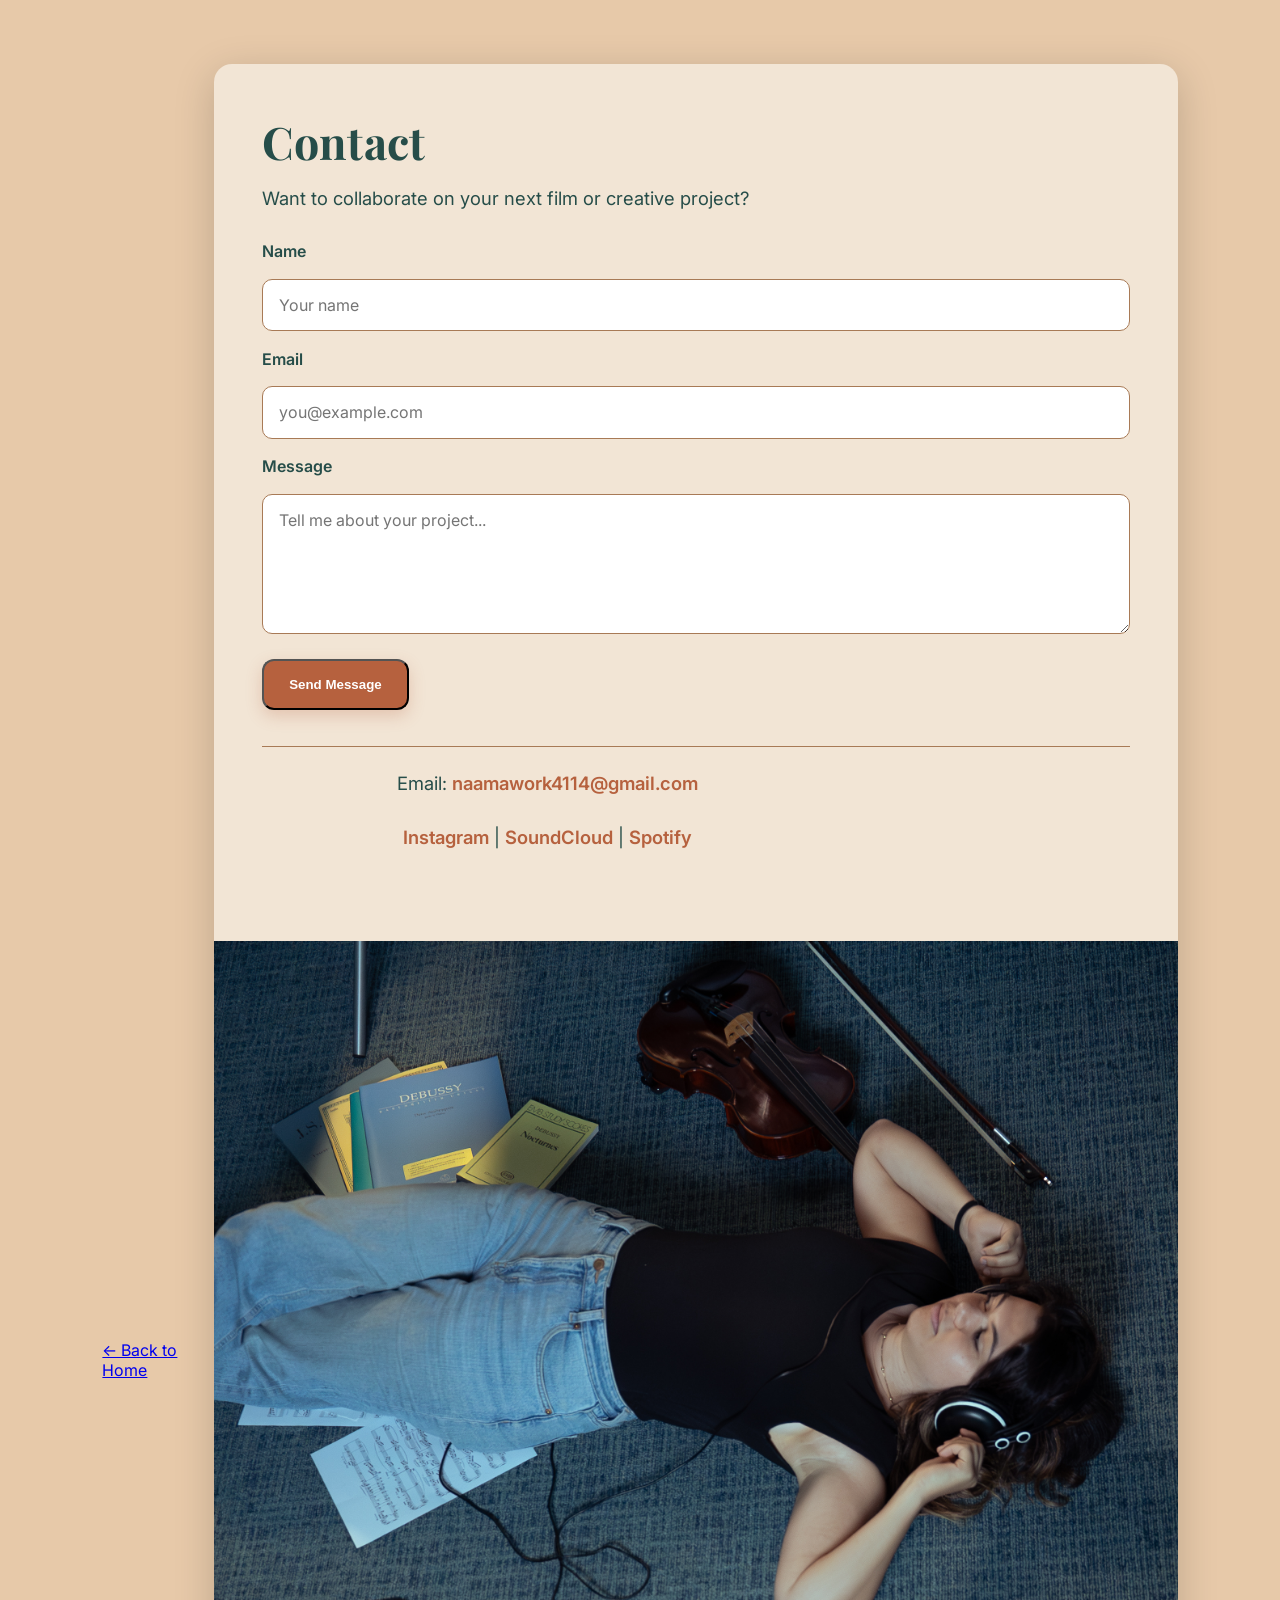
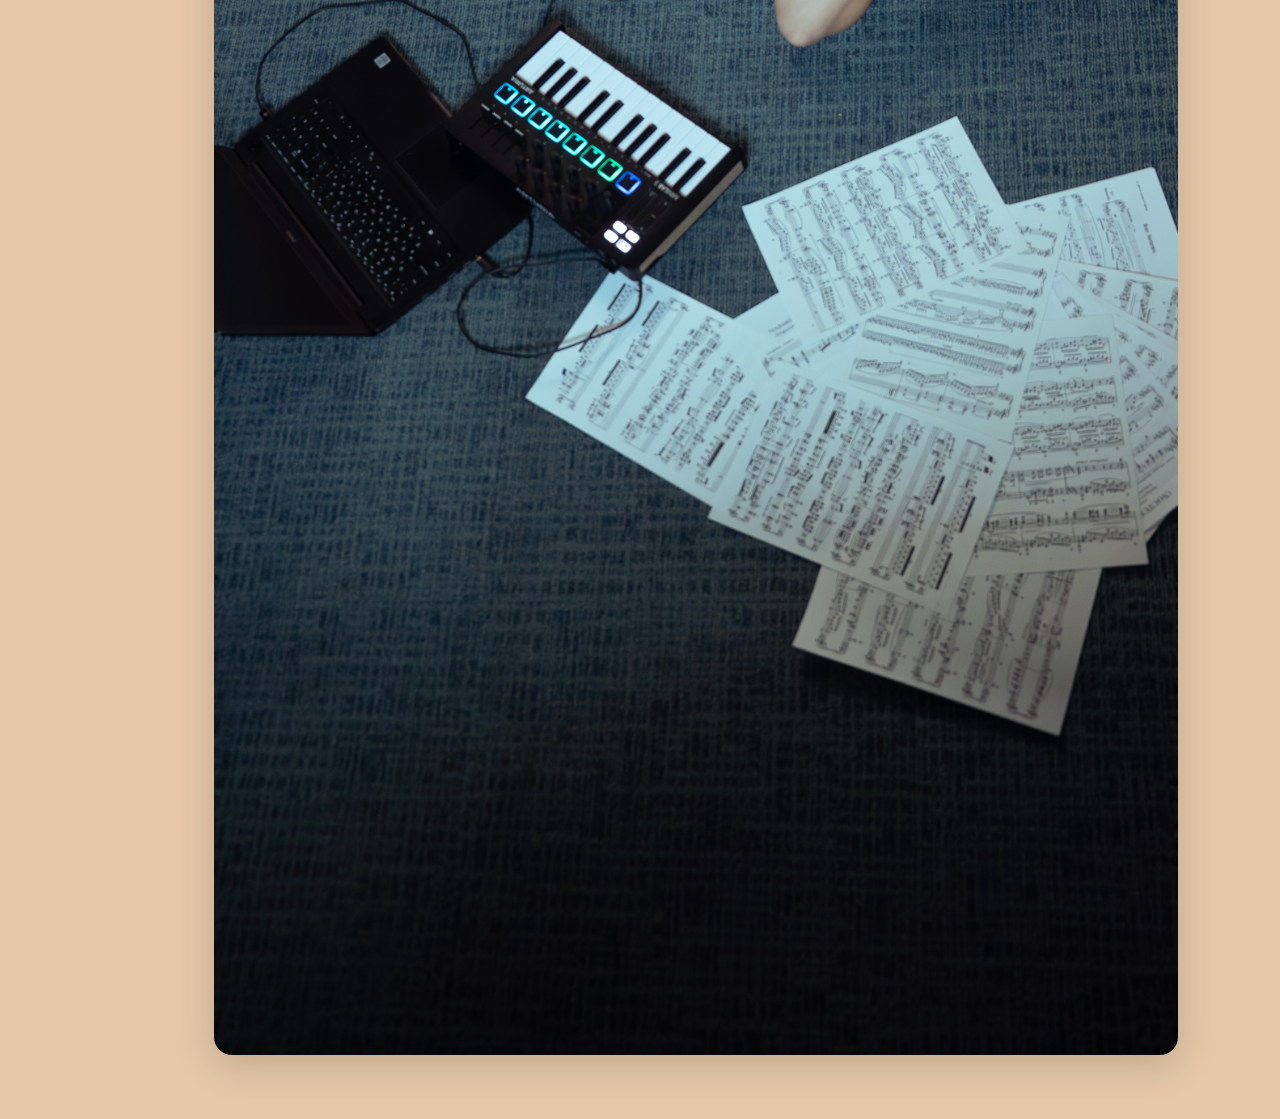
==== commit ab420edd: "Bיסיון שחזור" ====
--- a/contact.html
+++ b/contact.html
@@ -1 +1,61 @@
-<!DOCTYPE html> <html lang="en"> <head> <meta charset="UTF-8" /> <meta name="viewport" content="width=device-width, initial-scale=1.0"/> <title>Contact - Naama Levy</title> <link rel="preconnect" href="https://fonts.googleapis.com"> <link rel="preconnect" href="https://fonts.gstatic.com" crossorigin> <link href="https://fonts.googleapis.com/css2?family=Inter:wght@400;600&family=Playfair+Display:wght@600;700&display=swap" rel="stylesheet"/> <link href="styles.css" rel="stylesheet" /> </head> <body> <section class="contact-page"> <!-- הכפתור עובר לכאן, מחוץ ל-contact-content --> <a href="https://hilacohenn.github.io/Naama-Levy-Website/" class="back-button">← Back to Home</a> <div class="contact-content"> <div class="contact-text"> <h1>Contact</h1> <p>Want to collaborate on your next film or creative project?</p> <!-- IMPORTANT: add name attributes + enctype --> <form action="https://formspree.io/f/xjkaenrr" method="POST" accept-charset="UTF-8" enctype="application/x-www-form-urlencoded"> <label>Name</label> <input type="text" name="name" placeholder="Your name" autocomplete="name" required> <label>Email</label> <input type="email" name="email" placeholder="you@example.com" autocomplete="email" required> <label>Message</label> <textarea name="message" placeholder="Tell me about your project..." required></textarea> <!-- Optional: redirect to a thank-you page after submit --> <!-- <input type="hidden" name="_redirect" value="https://your-domain.com/thank-you.html"> --> <button type="submit" class="btn">Send Message</button> </form> <footer> <p>Email: <a href="mailto:naamawork4114@gmail.com">naamawork4114@gmail.com</a></p> <p> <a href="https://www.instagram.com/namamusic_?igsh=MWhwdDU5dHJ2b3I1bw==" rel="noopener">Instagram</a> | <a href="https://on.soundcloud.com/EIhRfGjLY3IXzKRMdm" rel="noopener">SoundCloud</a> | <a href="https://open.spotify.com/artist/6xqLxU0YkHFfTt0q7gUsb3?si=ycbpFoM0QKawZ-4SWGgIuQ" rel="noopener">Spotify</a> </p> </footer> </div> <div class="contact-image"> <img src="Contact.jpg" alt="Naama Levy working in studio"/> </div> </div> </section> </body> </html>+<!DOCTYPE html>
+<html lang="en">
+<head>
+  <meta charset="UTF-8" />
+  <meta name="viewport" content="width=device-width, initial-scale=1.0"/>
+  <title>Contact - Naama Levy</title>
+
+  <link rel="preconnect" href="https://fonts.googleapis.com">
+  <link rel="preconnect" href="https://fonts.gstatic.com" crossorigin>
+  <link href="https://fonts.googleapis.com/css2?family=Inter:wght@400;600&family=Playfair+Display:wght@600;700&display=swap" rel="stylesheet"/>
+
+  <link href="styles.css" rel="stylesheet" />
+</head>
+<body>
+  <section class="contact-page">
+    <!-- Back bar בתוך הזרימה, דביק ולא חופף -->
+    <div class="back-bar">
+      <a href="https://hilacohenn.github.io/Naama-Levy-Website/" class="back-button" aria-label="Back to Home">
+        ← Back to Home
+      </a>
+    </div>
+
+    <div class="contact-content">
+      <div class="contact-text">
+        <h1>Contact</h1>
+        <p>Want to collaborate on your next film or creative project?</p>
+
+        <!-- IMPORTANT: add name attributes + enctype -->
+        <form action="https://formspree.io/f/xjkaenrr" method="POST" accept-charset="UTF-8" enctype="application/x-www-form-urlencoded">
+          <label>Name</label>
+          <input type="text" name="name" placeholder="Your name" autocomplete="name" required>
+
+          <label>Email</label>
+          <input type="email" name="email" placeholder="you@example.com" autocomplete="email" required>
+
+          <label>Message</label>
+          <textarea name="message" placeholder="Tell me about your project..." required></textarea>
+
+          <!-- Optional: redirect to a thank-you page after submit -->
+          <!-- <input type="hidden" name="_redirect" value="https://your-domain.com/thank-you.html"> -->
+
+          <button type="submit" class="btn">Send Message</button>
+        </form>
+
+        <footer>
+          <p>Email: <a href="mailto:naamawork4114@gmail.com">naamawork4114@gmail.com</a></p>
+          <p>
+            <a href="https://www.instagram.com/namamusic_?igsh=MWhwdDU5dHJ2b3I1bw==" rel="noopener">Instagram</a> |
+            <a href="https://on.soundcloud.com/EIhRfGjLY3IXzKRMdm" rel="noopener">SoundCloud</a> |
+            <a href="https://open.spotify.com/artist/6xqLxU0YkHFfTt0q7gUsb3?si=ycbpFoM0QKawZ-4SWGgIuQ" rel="noopener">Spotify</a>
+          </p>
+        </footer>
+      </div>
+
+      <div class="contact-image">
+        <img src="Contact.jpg" alt="Naama Levy working in studio"/>
+      </div>
+    </div>
+  </section>
+</body>
+</html>
--- a/styles.css
+++ b/styles.css
@@ -1 +1,337 @@
-/* --- COLORS FROM DESIGN --- */ :root{ --bg:#E7C9A9; --text-dark:#264D49; --accent:#B6613E; --light:#F2E5D5; --border:#A87A56; --accent-dark:#8E4A2F; --accent-dark-hover:#753B25; } /* --- GLOBAL RESET (מונע פערים של user-agent) --- */ *{box-sizing:border-box} html,body,section,div,header,main,footer,figure,picture{margin:0; padding:0} img{display:block; max-width:100%; height:auto; margin:0; padding:0; vertical-align:middle} body{ font-family: Inter, system-ui, -apple-system, Segoe UI, Roboto, Arial, sans-serif; background:var(--bg); color:var(--text-dark); } /* Typography */ h1,h2{font-family:"Playfair Display", Georgia, serif; letter-spacing:.3px} h1{font-weight:700; margin:0 0 1rem} h2{font-weight:600; margin:0 0 1.6rem} /* --- BUTTONS --- */ .buttons{display:flex; gap:1rem; flex-wrap:wrap} .btn{ background:var(--accent); color:#fff; padding:.9rem 1.6rem; border-radius:10px; text-decoration:none; font-weight:600; box-shadow:0 6px 16px rgba(182,97,62,.25); transition:transform .12s ease, box-shadow .2s ease, background .2s; } .btn:hover{background:#944f31; transform:translateY(-1px); box-shadow:0 10px 22px rgba(182,97,62,.28)} .btn-outline{ background: var(--accent-dark); color:#fff; padding:.9rem 1.6rem; border-radius:10px; text-decoration:none; font-weight:600; border:none; box-shadow:0 6px 16px rgba(142,74,47,.3); transition: transform .12s ease, box-shadow .2s ease, background .2s; } .btn-outline:hover{ background: var(--accent-dark-hover); transform: translateY(-1px); box-shadow:0 10px 22px rgba(142,74,47,.35)} /* --- HERO (Desktop / default) --- */ .hero{ display:flex; align-items:center; justify-content:space-between; gap:3rem; padding:5rem min(8vw,120px); flex-wrap:wrap; } .hero .text{flex:1 1 420px; min-width:320px; max-width:700px} .hero h1{font-size: clamp(2.6rem, 3.6vw + 1.2rem, 4.2rem)} .hero p{font-size: clamp(1.05rem, .5vw + .9rem, 1.25rem); line-height:1.6; margin:0 0 2rem} /* Photo */ .photo{flex:1 1 520px; display:flex; justify-content:flex-end; line-height:0} .photo img{ width:min(680px, 100%); border-radius:14px; box-shadow:0 14px 36px rgba(0,0,0,.25); object-fit:contain; /* בדסקטופ לא חותכת */ } /* --- AUDIO SECTION --- */ .audio{ background:var(--light); padding:3.2rem min(8vw,120px); border-top:3px solid var(--accent); } .audio h2{font-size: clamp(1.6rem, .8vw + 1.2rem, 2.2rem)} .track{ display:grid; grid-template-columns: 150px 1fr; gap:1rem; align-items:center; margin-bottom:1rem; } .label{font-weight:700; color:var(--text-dark)} .player{ position:relative; background:var(--accent); border-radius:14px; padding:.6rem .8rem; box-shadow: inset 0 2px 0 rgba(255,255,255,.25), 0 6px 16px rgba(182,97,62,.18); } .player audio{ width:100%; height:42px; display:block; filter: saturate(.95); background:transparent; border-radius:10px } /* --- VIDEO SECTION --- */ .video{padding:3.2rem min(8vw,120px)} .video-grid{ display:grid; grid-template-columns:repeat(auto-fit, minmax(280px, 1fr)); gap:1.6rem } .video-grid iframe{ width:100%; aspect-ratio:16/9; border:0; border-radius:12px; box-shadow:0 10px 24px rgba(0,0,0,.18) } /* --- FOOTER --- */ footer{ text-align:center; padding:1.6rem; font-size:.95rem; color:var(--text-dark); border-top:1px solid var(--border) } /* --- ANIMATIONS (subtle) --- */ @keyframes fadeUp { from {opacity:0; transform: translateY(16px);} to {opacity:1; transform:none;} } @keyframes fadeIn { from {opacity:0;} to {opacity:1;} } .hero .text { animation: fadeUp .6s ease-out .05s both } .photo img { animation: fadeIn .7s ease-out .1s both } .audio .track, .video h2, .video-grid iframe { animation: fadeUp .6s ease-out .15s both } @media (prefers-reduced-motion: reduce){ * { animation-duration: .001ms !important; animation-iteration-count: 1 !important; transition-duration: .001ms !important; } } /* --- RESPONSIVE --- */ @media (max-width: 1024px){ .hero{padding:4rem min(6vw,72px)} .photo img{width:min(720px,100%)} } /* ===== HERO: MOBILE — אפס רווח מתחת לתמונה, בלי חיתוך ===== */ @media (max-width: 900px){ .hero{ padding:0 !important; margin:0 !important; gap:0 !important; flex-direction:column; align-items:stretch; text-align:left; background: var(--bg); } /* תמונה קודם, אפס רווחים */ .photo{ order:-1; width:100%; margin:0 !important; padding:0 !important; display:block; line-height:0 !important; /* מונע פס מתחת ל-img */ } .photo img{ display:block !important; width:100vw !important; max-width:100vw !important; height:auto !important; /* לא חותך */ margin:0 !important; padding:0 !important; border-radius:0 !important; box-shadow:none !important; object-fit:contain !important; object-position:center !important; vertical-align:middle !important; } /* הטקסט מיד אחרי התמונה — בלי מרווח עליון */ .hero .text{ max-width:720px; margin:0 auto; padding:0 4% 24px !important; /* אין padding-top */ } .hero .text > *:first-child{ margin-top:0 !important } } /* --- CONTACT PAGE --- */ .contact-page { position: relative; /* הוספת שורה זו */ min-height: 100vh; background-color: var(--bg); padding: 4rem min(8vw, 120px); display: flex; align-items: center; justify-content: center; } .contact-content { position: relative; /* הוספת שורה זו */ display: flex; align-items: stretch; justify-content: center; flex-wrap: wrap; background-color: var(--light); border-radius: 18px; box-shadow: 0 10px 40px rgba(0, 0, 0, 0.18); overflow: hidden; max-width: 1100px; width: 100%; } .contact-text { flex: 1 1 520px; padding: 3rem 3rem 2.2rem } .contact-text h1 { font-size: 2.8rem; margin: 0 0 1rem; color: var(--text-dark) } .contact-text p { font-size: 1.15rem; margin: 0 0 2rem; color: var(--text-dark); max-width: 520px } form { display: flex; flex-direction: column; gap: 1.1rem } label { font-weight: 600; font-family: Inter, sans-serif } input, textarea { width: 100%; padding: 0.95rem 1rem; border-radius: 10px; border: 1.5px solid var(--border); font-family: Inter, sans-serif; font-size: 1rem; background: #fff; color: var(--text-dark); transition: border-color .25s ease, box-shadow .25s ease; } input:focus, textarea:focus { outline: none; border-color: var(--accent); box-shadow: 0 0 0 4px rgba(182,97,62,.15) } textarea { min-height: 140px; resize: vertical } .contact-text .btn { align-self: flex-start; margin-top: .5rem; padding: 1rem 1.6rem; border-radius: 12px } /* footer links in contact */ .contact-text footer { margin-top: 2.2rem; font-size: .98rem; color: var(--text-dark) } .contact-text footer a { color: var(--accent); text-decoration: none; font-weight: 600 } .contact-text footer a:hover { text-decoration: underline } /* Contact image (desktop default) */ .contact-image { flex: 1 1 480px; background: transparent; /* שלא ייראה פס */ display: block; margin:0; padding:0; line-height:0;/* חשוב כדי להעלים פער מתחת ל-img */ } .contact-image img { width: 100%; height: 100%; object-fit: cover; display:block } /* --- CONTACT: MOBILE — אפס רווח בין התמונה לטופס; אם חותכים רואים את הראש --- */ @media (max-width: 900px){ .contact-page{ padding:0 !important; margin:0 !important } .contact-content{ flex-direction: column-reverse; width: 100vw; max-width: 100vw; border-radius: 0; box-shadow: none; overflow: hidden; background-color: var(--light); } .contact-image{ width:100%; margin:0 !important; padding:0 !important; line-height:0 !important; background: transparent !important; } .contact-image img{ display:block !important; width:100% !important; margin:0 !important; padding:0 !important; height:42vh !important; object-fit: cover !important; object-position: center top !important; vertical-align:middle !important; } /* הטופס נצמד, בלי מרווח עליון */ .contact-text{ background-color: var(--light); margin:0 !important; padding:0 4% 26px !important; } .contact-text h1{ margin:0 0 8px !important; font-size:2rem } .contact-text p{ font-size:1.05rem; margin:0 0 14px; max-width:none } form{ gap:12px } input, textarea{ font-size:16px; padding:14px 12px; width:100% } /* iOS: no auto-zoom */ .contact-text .btn{ width:100%; text-align:center; padding:14px 16px; border-radius:12px; margin-top:6px } } /* Back to Home link (אם משתמשים) */ .back-link { display: inline-block; margin-bottom: 1rem; font-family: Inter, sans-serif; font-weight: 600; color: var(--accent); text-decoration: none; transition: color 0.2s ease; } .back-link:hover { color: #944f31; text-decoration: underline } @media (max-width:900px){ .hero .text h1, .contact-text h1 { margin-top:0 !important } } /* ===== FINAL FIX: remove beige gap below hero & contact image ===== */ /* מחיקת כל רווח בין תמונה לתוכן */ .photo, .photo img, .contact-image, .contact-image img { margin: 0 !important; padding: 0 !important; display: block !important; line-height: 0 !important; vertical-align: bottom !important; } /* מעלימים מרווח שנוצר מהסקשן הבא */ .hero + *, .contact-image + * { margin-top: 0 !important; padding-top: 0 !important; } /* ספציפית למובייל */ @media (max-width: 900px) { .hero { padding-bottom: 0 !important; } .hero .text { margin-top: 0 !important; padding-top: 0 !important; } .contact-page, .contact-content, .contact-text { margin-top: 0 !important; padding-top: 0 !important; } } /* ===== KILL THE GAP BELOW IMAGES ON MOBILE (Hero + Contact) ===== */ @media (max-width: 900px){ /* HERO */ .hero{ padding:0 !important; margin:0 !important; gap:0 !important; } .photo{ line-height:0 !important; margin:0 !important; padding:0 !important; } .photo img{ display:block !important; margin:0 !important; padding:0 !important; } /* החלק הבעייתי: מרווח עליון של הבלוק והכותרת */ .hero .text{ margin:0 !important; padding:0 4% 24px !important; /* אין padding-top */ overflow:hidden !important; /* מונע קריסת מרג'ין */ } .hero .text h1{ margin-top:0 !important; } /* CONTACT */ .contact-page{ padding:0 !important; margin:0 !important; } .contact-content{ overflow:hidden !important; /* מונע קריסת מרג'ין שגורמת לפס */ border-radius:0 !important; box-shadow:none !important; } .contact-image{ line-height:0 !important; margin:0 !important; padding:0 !important; background:transparent !important; } .contact-image img{ display:block !important; width:100% !important; height:42vh !important; object-fit:cover !important; object-position:center top !important; /* רואים את הראש */ margin:0 !important; padding:0 !important; } .contact-text{ margin:0 !important; padding:0 4% 26px !important; /* אין padding-top */ overflow:hidden !important; /* אין קריסת מרג'ין */ } .contact-text h1{ margin-top:0 !important; } } /* ===== ZERO-GAP BELOW IMAGES (iOS fix) ===== */ @media (max-width: 900px){ /* HERO – מצמיד את הבלוק של הטקסט לתמונה */ .hero{ padding-bottom:0 !important; } .photo{ line-height:0 !important; } .photo img{ display:block !important; margin:0 !important; padding:0 !important; } .hero .text{ margin-top:-12px !important; /* <<< מצמיד לטובה, אפשר לכוונן -8/-16 */ padding-top:0 !important; } .hero .text h1{ margin-top:0 !important; } /* CONTACT – מצמיד את הטופס לתמונה */ .contact-page{ padding-top:0 !important; } .contact-content{ overflow:hidden !important; } .contact-image{ line-height:0 !important; } .contact-image img{ display:block !important; margin:0 !important; padding:0 !important; height:42vh !important; object-fit:cover !important; object-position:center top !important; } .contact-text{ margin-top:-12px !important; /* <<< אותו עיקרון – הצמדה מלאה */ padding-top:0 !important; } .contact-text h1{ margin-top:0 !important; } } /* אם נשאר קו דקיק במסכים מסוימים – הדקי עוד טיפה: */ @supports (margin-top: -1px){ @media (max-width:900px){ .hero .text, .contact-text{ margin-top:-16px !important; } } } /* עדכון עיצוב כפתור חזרה */ .contact-text .btn-outline { display: inline-block; margin-bottom: 1.5rem; font-size: 0.95rem; padding: 0.7rem 1.2rem; background: var(--accent-dark); color: #fff; text-decoration: none; border-radius: 10px; box-shadow: 0 6px 16px rgba(142,74,47,.3); transition: transform .12s ease, box-shadow .2s ease, background .2s; } .contact-text .btn-outline:hover { background: var(--accent-dark-hover); transform: translateY(-1px); box-shadow: 0 10px 22px rgba(142,74,47,.35); } @media (max-width: 900px) { .contact-text .btn-outline { margin-bottom: 1.2rem; font-size: 0.9rem; padding: 0.6rem 1rem; } } /* Back button styling */ .back-button { display: inline-block; padding: 0.5rem 0.8rem; /* קטן יותר */ background: var(--accent-dark); color: #fff; text-decoration: none; border-radius: 8px; /* קטן יותר */ font-size: 0.85rem; /* קטן יותר */ font-weight: 600; box-shadow: 0 4px 12px rgba(142,74,47,.25); /* צל עדין יותר */ transition: transform .12s ease, box-shadow .2s ease, background .2s; position: fixed; /* קבוע במקום */ left: 1.5rem; top: 1.5rem; z-index: 1000; } .back-button:hover { background: var(--accent-dark-hover); transform: translateY(-1px); box-shadow: 0 6px 16px rgba(142,74,47,.3); } @media (max-width: 900px) { .back-button { left: 1rem; top: 1rem; font-size: 0.8rem; /* עוד יותר קטן במובייל */ padding: 0.4rem 0.7rem; } }+/* --- COLORS FROM DESIGN --- */
+:root{
+  --bg:#E7C9A9;
+  --text-dark:#264D49;
+  --accent:#B6613E;
+  --light:#F2E5D5;
+  --border:#A87A56;
+
+  --accent-dark:#8E4A2F;
+  --accent-dark-hover:#753B25;
+}
+
+/* --- GLOBAL RESET (מונע פערים של user-agent) --- */
+*{box-sizing:border-box}
+html,body,section,div,header,main,footer,figure,picture{margin:0; padding:0}
+img{display:block; max-width:100%; height:auto; margin:0; padding:0; vertical-align:middle}
+body{
+  font-family: Inter, system-ui, -apple-system, Segoe UI, Roboto, Arial, sans-serif;
+  background:var(--bg);
+  color:var(--text-dark);
+}
+
+/* Typography */
+h1,h2{font-family:"Playfair Display", Georgia, serif; letter-spacing:.3px}
+h1{font-weight:700; margin:0 0 1rem}
+h2{font-weight:600; margin:0 0 1.6rem}
+
+/* --- BUTTONS --- */
+.buttons{display:flex; gap:1rem; flex-wrap:wrap}
+.btn{
+  background:var(--accent); color:#fff; padding:.9rem 1.6rem;
+  border-radius:10px; text-decoration:none; font-weight:600;
+  box-shadow:0 6px 16px rgba(182,97,62,.25);
+  transition:transform .12s ease, box-shadow .2s ease, background .2s;
+}
+.btn:hover{background:#944f31; transform:translateY(-1px); box-shadow:0 10px 22px rgba(182,97,62,.28)}
+.btn-outline{
+  background: var(--accent-dark); color:#fff; padding:.9rem 1.6rem;
+  border-radius:10px; text-decoration:none; font-weight:600; border:none;
+  box-shadow:0 6px 16px rgba(142,74,47,.3);
+  transition: transform .12s ease, box-shadow .2s ease, background .2s;
+}
+.btn-outline:hover{ background: var(--accent-dark-hover); transform: translateY(-1px); box-shadow:0 10px 22px rgba(142,74,47,.35)}
+
+/* --- HERO (Desktop / default) --- */
+.hero{
+  display:flex;
+  align-items:center;
+  justify-content:space-between;
+  gap:3rem;
+  padding:5rem min(8vw,120px);
+  flex-wrap:wrap;
+}
+.hero .text{flex:1 1 420px; min-width:320px; max-width:700px}
+.hero h1{font-size: clamp(2.6rem, 3.6vw + 1.2rem, 4.2rem)}
+.hero p{font-size: clamp(1.05rem, .5vw + .9rem, 1.25rem); line-height:1.6; margin:0 0 2rem}
+
+/* Photo */
+.photo{flex:1 1 520px; display:flex; justify-content:flex-end; line-height:0}
+.photo img{
+  width:min(680px, 100%);
+  border-radius:14px;
+  box-shadow:0 14px 36px rgba(0,0,0,.25);
+  object-fit:contain; /* בדסקטופ לא חותכת */
+}
+
+/* --- AUDIO SECTION --- */
+.audio{
+  background:var(--light);
+  padding:3.2rem min(8vw,120px);
+  border-top:3px solid var(--accent);
+}
+.audio h2{font-size: clamp(1.6rem, .8vw + 1.2rem, 2.2rem)}
+.track{
+  display:grid;
+  grid-template-columns: 150px 1fr;
+  gap:1rem;
+  align-items:center;
+  margin-bottom:1rem;
+}
+.label{font-weight:700; color:var(--text-dark)}
+.player{
+  position:relative; background:var(--accent); border-radius:14px; padding:.6rem .8rem;
+  box-shadow: inset 0 2px 0 rgba(255,255,255,.25), 0 6px 16px rgba(182,97,62,.18);
+}
+.player audio{ width:100%; height:42px; display:block; filter: saturate(.95); background:transparent; border-radius:10px }
+
+/* --- VIDEO SECTION --- */
+.video{padding:3.2rem min(8vw,120px)}
+.video-grid{ display:grid; grid-template-columns:repeat(auto-fit, minmax(280px, 1fr)); gap:1.6rem }
+.video-grid iframe{ width:100%; aspect-ratio:16/9; border:0; border-radius:12px; box-shadow:0 10px 24px rgba(0,0,0,.18) }
+
+/* --- FOOTER --- */
+footer{ text-align:center; padding:1.6rem; font-size:.95rem; color:var(--text-dark); border-top:1px solid var(--border) }
+
+/* --- ANIMATIONS (subtle) --- */
+@keyframes fadeUp { from {opacity:0; transform: translateY(16px);} to {opacity:1; transform:none;} }
+@keyframes fadeIn { from {opacity:0;} to {opacity:1;} }
+.hero .text { animation: fadeUp .6s ease-out .05s both }
+.photo img   { animation: fadeIn .7s ease-out .1s both }
+.audio .track, .video h2, .video-grid iframe { animation: fadeUp .6s ease-out .15s both }
+@media (prefers-reduced-motion: reduce){
+  * { animation-duration: .001ms !important; animation-iteration-count: 1 !important; transition-duration: .001ms !important; }
+}
+
+/* --- RESPONSIVE --- */
+@media (max-width: 1024px){
+  .hero{padding:4rem min(6vw,72px)}
+  .photo img{width:min(720px,100%)}
+}
+
+/* ===== HERO: MOBILE — אפס רווח מתחת לתמונה, בלי חיתוך ===== */
+@media (max-width: 900px){
+  .hero{
+    padding:0 !important; margin:0 !important; gap:0 !important;
+    flex-direction:column; align-items:stretch; text-align:left; background: var(--bg);
+  }
+
+  /* תמונה קודם, אפס רווחים */
+  .photo{
+    order:-1; width:100%; margin:0 !important; padding:0 !important;
+    display:block; line-height:0 !important;           /* מונע פס מתחת ל-img */
+  }
+  .photo img{
+    display:block !important;
+    width:100vw !important; max-width:100vw !important;
+    height:auto !important;                              /* לא חותך */
+    margin:0 !important; padding:0 !important;
+    border-radius:0 !important; box-shadow:none !important;
+    object-fit:contain !important; object-position:center !important;
+    vertical-align:middle !important;
+  }
+
+  /* הטקסט מיד אחרי התמונה — בלי מרווח עליון */
+  .hero .text{
+    max-width:720px; margin:0 auto;
+    padding:0 4% 24px !important;                       /* אין padding-top */
+  }
+  .hero .text > *:first-child{ margin-top:0 !important }
+}
+
+/* --- CONTACT PAGE --- */
+.contact-page {
+  min-height: 100vh;
+  background-color: var(--bg);
+  padding: 4rem min(8vw, 120px);
+  display: flex;
+  align-items: center;
+  justify-content: center;
+}
+.contact-content {
+  display: flex; align-items: stretch; justify-content: center; flex-wrap: wrap;
+  background-color: var(--light); border-radius: 18px; box-shadow: 0 10px 40px rgba(0, 0, 0, 0.18);
+  overflow: hidden; max-width: 1100px; width: 100%;
+}
+.contact-text { flex: 1 1 520px; padding: 3rem 3rem 2.2rem }
+.contact-text h1 { font-size: 2.8rem; margin: 0 0 1rem; color: var(--text-dark) }
+.contact-text p { font-size: 1.15rem; margin: 0 0 2rem; color: var(--text-dark); max-width: 520px }
+
+form { display: flex; flex-direction: column; gap: 1.1rem }
+label { font-weight: 600; font-family: Inter, sans-serif }
+input, textarea {
+  width: 100%; padding: 0.95rem 1rem; border-radius: 10px; border: 1.5px solid var(--border);
+  font-family: Inter, sans-serif; font-size: 1rem; background: #fff; color: var(--text-dark);
+  transition: border-color .25s ease, box-shadow .25s ease;
+}
+input:focus, textarea:focus { outline: none; border-color: var(--accent); box-shadow: 0 0 0 4px rgba(182,97,62,.15) }
+textarea { min-height: 140px; resize: vertical }
+.contact-text .btn { align-self: flex-start; margin-top: .5rem; padding: 1rem 1.6rem; border-radius: 12px }
+
+/* footer links in contact */
+.contact-text footer { margin-top: 2.2rem; font-size: .98rem; color: var(--text-dark) }
+.contact-text footer a { color: var(--accent); text-decoration: none; font-weight: 600 }
+.contact-text footer a:hover { text-decoration: underline }
+
+/* Contact image (desktop default) */
+.contact-image {
+  flex: 1 1 480px;
+  background: transparent;           /* שלא ייראה פס */
+  display: block;
+  margin:0; padding:0; line-height:0;/* חשוב כדי להעלים פער מתחת ל-img */
+}
+.contact-image img { width: 100%; height: 100%; object-fit: cover; display:block }
+
+/* --- CONTACT: MOBILE — אפס רווח בין התמונה לטופס; אם חותכים רואים את הראש --- */
+@media (max-width: 900px){
+  .contact-page{ padding:0 !important; margin:0 !important }
+  .contact-content{
+    flex-direction: column-reverse; width: 100vw; max-width: 100vw;
+    border-radius: 0; box-shadow: none; overflow: hidden; background-color: var(--light);
+  }
+
+  .contact-image{
+    width:100%; margin:0 !important; padding:0 !important; line-height:0 !important;
+    background: transparent !important;
+  }
+  .contact-image img{
+    display:block !important; width:100% !important; margin:0 !important; padding:0 !important;
+    height:42vh !important; object-fit: cover !important; object-position: center top !important;
+    vertical-align:middle !important;
+  }
+
+  /* הטופס נצמד, בלי מרווח עליון */
+  .contact-text{
+    background-color: var(--light); margin:0 !important; padding:0 4% 26px !important;
+  }
+  .contact-text h1{ margin:0 0 8px !important; font-size:2rem }
+  .contact-text p{ font-size:1.05rem; margin:0 0 14px; max-width:none }
+  form{ gap:12px }
+  input, textarea{ font-size:16px; padding:14px 12px; width:100% } /* iOS: no auto-zoom */
+  .contact-text .btn{ width:100%; text-align:center; padding:14px 16px; border-radius:12px; margin-top:6px }
+}
+
+/* Back to Home link (אם משתמשים) */
+.back-link {
+  display: inline-block;
+  margin-bottom: 1rem;
+  font-family: Inter, sans-serif;
+  font-weight: 600;
+  color: var(--accent);
+  text-decoration: none;
+  transition: color 0.2s ease;
+}
+.back-link:hover { color: #944f31; text-decoration: underline }
+
+@media (max-width:900px){ .hero .text h1, .contact-text h1 { margin-top:0 !important } }
+
+/* ===== FINAL FIX: remove beige gap below hero & contact image ===== */
+
+/* מחיקת כל רווח בין תמונה לתוכן */
+.photo,
+.photo img,
+.contact-image,
+.contact-image img {
+  margin: 0 !important;
+  padding: 0 !important;
+  display: block !important;
+  line-height: 0 !important;
+  vertical-align: bottom !important;
+}
+
+/* מעלימים מרווח שנוצר מהסקשן הבא */
+.hero + *,
+.contact-image + * {
+  margin-top: 0 !important;
+  padding-top: 0 !important;
+}
+
+/* ספציפית למובייל */
+@media (max-width: 900px) {
+  .hero {
+    padding-bottom: 0 !important;
+  }
+  .hero .text {
+    margin-top: 0 !important;
+    padding-top: 0 !important;
+  }
+  .contact-page,
+  .contact-content,
+  .contact-text {
+    margin-top: 0 !important;
+    padding-top: 0 !important;
+  }
+}
+/* ===== KILL THE GAP BELOW IMAGES ON MOBILE (Hero + Contact) ===== */
+@media (max-width: 900px){
+
+  /* HERO */
+  .hero{ padding:0 !important; margin:0 !important; gap:0 !important; }
+  .photo{ line-height:0 !important; margin:0 !important; padding:0 !important; }
+  .photo img{ display:block !important; margin:0 !important; padding:0 !important; }
+  /* החלק הבעייתי: מרווח עליון של הבלוק והכותרת */
+  .hero .text{
+    margin:0 !important;
+    padding:0 4% 24px !important;   /* אין padding-top */
+    overflow:hidden !important;     /* מונע קריסת מרג'ין */
+  }
+  .hero .text h1{ margin-top:0 !important; }
+
+  /* CONTACT */
+  .contact-page{ padding:0 !important; margin:0 !important; }
+  .contact-content{
+    overflow:hidden !important;     /* מונע קריסת מרג'ין שגורמת לפס */
+    border-radius:0 !important;
+    box-shadow:none !important;
+  }
+  .contact-image{ line-height:0 !important; margin:0 !important; padding:0 !important; background:transparent !important; }
+  .contact-image img{
+    display:block !important;
+    width:100% !important;
+    height:42vh !important;
+    object-fit:cover !important;
+    object-position:center top !important;  /* רואים את הראש */
+    margin:0 !important; padding:0 !important;
+  }
+  .contact-text{
+    margin:0 !important;
+    padding:0 4% 26px !important;   /* אין padding-top */
+    overflow:hidden !important;     /* אין קריסת מרג'ין */
+  }
+  .contact-text h1{ margin-top:0 !important; }
+}
+/* ===== ZERO-GAP BELOW IMAGES (iOS fix) ===== */
+@media (max-width: 900px){
+
+  /* HERO – מצמיד את הבלוק של הטקסט לתמונה */
+  .hero{ padding-bottom:0 !important; }
+  .photo{ line-height:0 !important; }
+  .photo img{ display:block !important; margin:0 !important; padding:0 !important; }
+  .hero .text{
+    margin-top:-12px !important;   /* <<< מצמיד לטובה, אפשר לכוונן -8/-16 */
+    padding-top:0 !important;
+  }
+  .hero .text h1{ margin-top:0 !important; }
+
+  /* CONTACT – מצמיד את הטופס לתמונה */
+  .contact-page{ padding-top:0 !important; }
+  .contact-content{ overflow:hidden !important; }
+  .contact-image{ line-height:0 !important; }
+  .contact-image img{
+    display:block !important; margin:0 !important; padding:0 !important;
+    height:42vh !important; object-fit:cover !important; object-position:center top !important;
+  }
+  .contact-text{
+    margin-top:-12px !important;   /* <<< אותו עיקרון – הצמדה מלאה */
+    padding-top:0 !important;
+  }
+  .contact-text h1{ margin-top:0 !important; }
+}
+
+/* אם נשאר קו דקיק במסכים מסוימים – הדקי עוד טיפה: */
+@supports (margin-top: -1px){
+  @media (max-width:900px){
+    .hero .text, .contact-text{ margin-top:-16px !important; }
+  }
+}
+
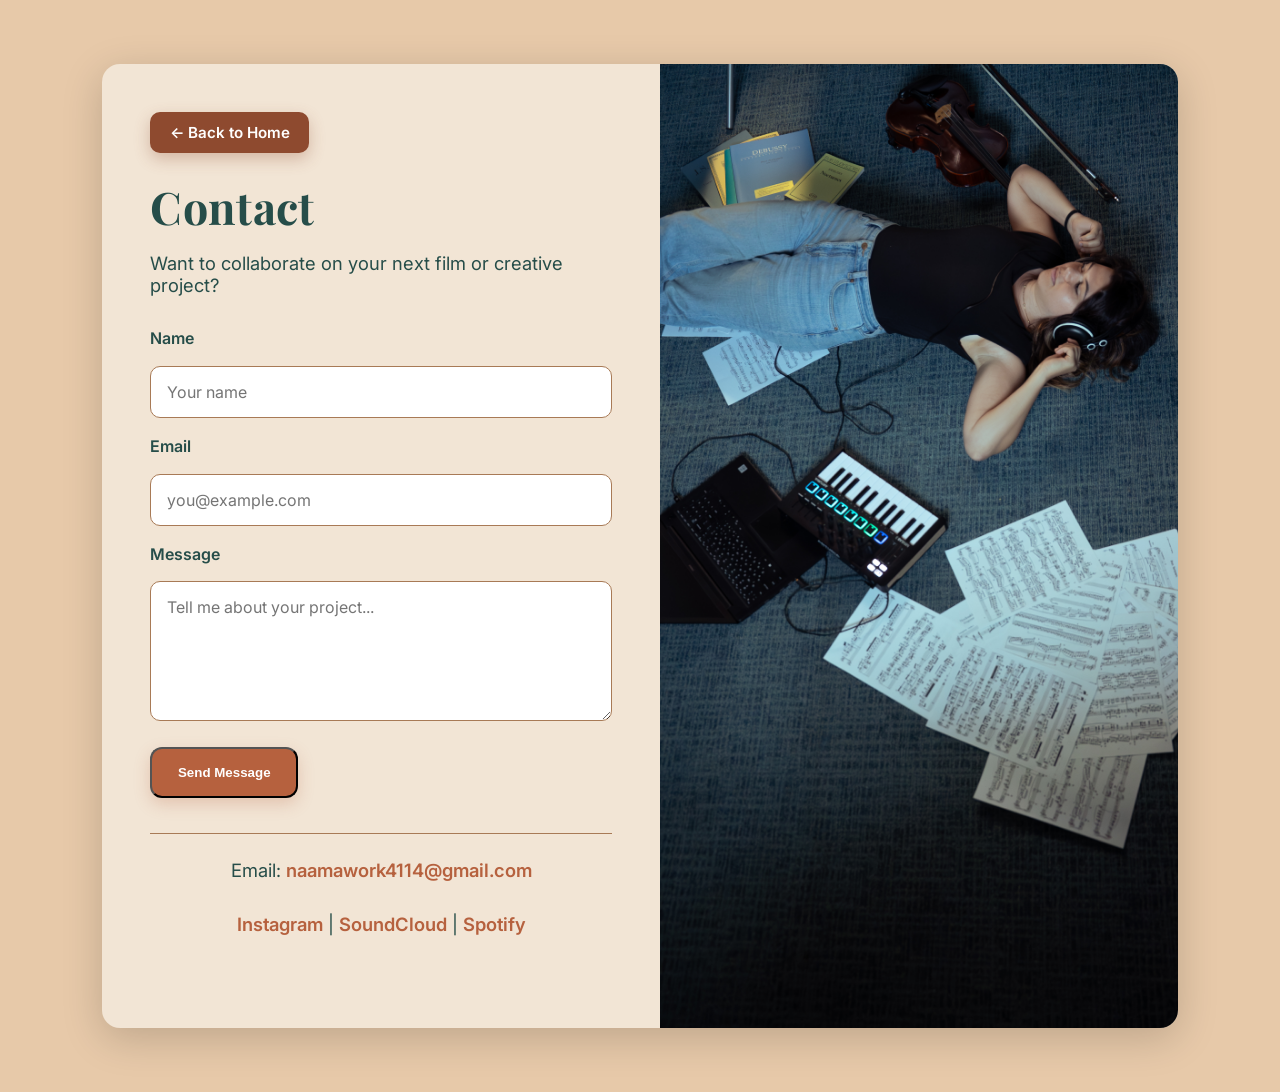
==== commit 91fd29d6: "ניסיון שחזור 2" ====
--- a/contact.html
+++ b/contact.html
@@ -4,25 +4,17 @@
   <meta charset="UTF-8" />
   <meta name="viewport" content="width=device-width, initial-scale=1.0"/>
   <title>Contact - Naama Levy</title>
-
   <link rel="preconnect" href="https://fonts.googleapis.com">
   <link rel="preconnect" href="https://fonts.gstatic.com" crossorigin>
   <link href="https://fonts.googleapis.com/css2?family=Inter:wght@400;600&family=Playfair+Display:wght@600;700&display=swap" rel="stylesheet"/>
-
   <link href="styles.css" rel="stylesheet" />
 </head>
 <body>
   <section class="contact-page">
-    <!-- Back bar בתוך הזרימה, דביק ולא חופף -->
-    <div class="back-bar">
-      <a href="https://hilacohenn.github.io/Naama-Levy-Website/" class="back-button" aria-label="Back to Home">
-        ← Back to Home
-      </a>
-    </div>
-
     <div class="contact-content">
       <div class="contact-text">
-        <h1>Contact</h1>
+      <a href="index.html" class="btn-outline">← Back to Home</a>
+      <h1>Contact</h1>
         <p>Want to collaborate on your next film or creative project?</p>
 
         <!-- IMPORTANT: add name attributes + enctype -->
--- a/styles.css
+++ b/styles.css
@@ -335,3 +335,20 @@
   }
 }
 
+/* עדכון עיצוב כפתור חזרה */
+.contact-text .btn-outline {
+  display: inline-block;
+  margin-bottom: 1.5rem;
+  font-size: 0.95rem;
+  padding: 0.7rem 1.2rem;
+}
+
+/* התאמה למובייל */
+@media (max-width: 900px) {
+  .contact-text .btn-outline {
+    margin-bottom: 1.2rem;
+    font-size: 0.9rem;
+    padding: 0.6rem 1rem;
+  }
+}
+
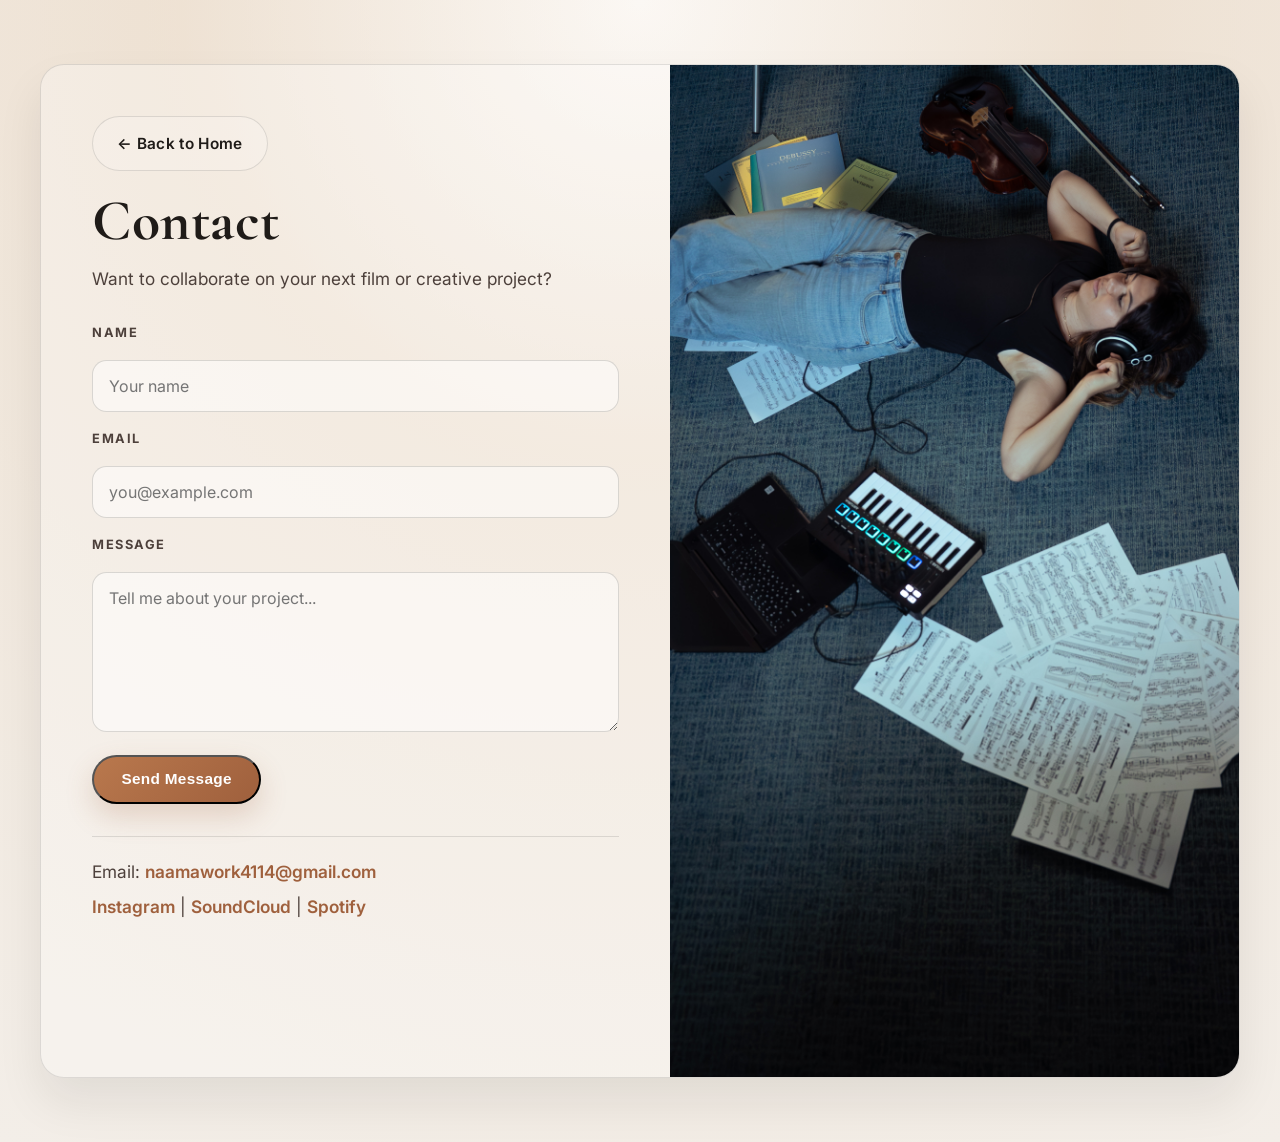
==== commit 38fb7d32: "Redesign site with cinematic editorial styling" ====
--- a/contact.html
+++ b/contact.html
@@ -6,7 +6,7 @@
   <title>Contact - Naama Levy</title>
   <link rel="preconnect" href="https://fonts.googleapis.com">
   <link rel="preconnect" href="https://fonts.gstatic.com" crossorigin>
-  <link href="https://fonts.googleapis.com/css2?family=Inter:wght@400;600&family=Playfair+Display:wght@600;700&display=swap" rel="stylesheet"/>
+  <link href="https://fonts.googleapis.com/css2?family=Inter:wght@400;500;600;700&family=Cormorant+Garamond:wght@500;600;700&display=swap" rel="stylesheet"/>
   <link href="styles.css" rel="stylesheet" />
 </head>
 <body>
--- a/styles.css
+++ b/styles.css
@@ -1,354 +1,432 @@
-/* --- COLORS FROM DESIGN --- */
-:root{
-  --bg:#E7C9A9;
-  --text-dark:#264D49;
-  --accent:#B6613E;
-  --light:#F2E5D5;
-  --border:#A87A56;
-
-  --accent-dark:#8E4A2F;
-  --accent-dark-hover:#753B25;
-}
-
-/* --- GLOBAL RESET (מונע פערים של user-agent) --- */
-*{box-sizing:border-box}
-html,body,section,div,header,main,footer,figure,picture{margin:0; padding:0}
-img{display:block; max-width:100%; height:auto; margin:0; padding:0; vertical-align:middle}
-body{
-  font-family: Inter, system-ui, -apple-system, Segoe UI, Roboto, Arial, sans-serif;
-  background:var(--bg);
-  color:var(--text-dark);
-}
-
-/* Typography */
-h1,h2{font-family:"Playfair Display", Georgia, serif; letter-spacing:.3px}
-h1{font-weight:700; margin:0 0 1rem}
-h2{font-weight:600; margin:0 0 1.6rem}
-
-/* --- BUTTONS --- */
-.buttons{display:flex; gap:1rem; flex-wrap:wrap}
-.btn{
-  background:var(--accent); color:#fff; padding:.9rem 1.6rem;
-  border-radius:10px; text-decoration:none; font-weight:600;
-  box-shadow:0 6px 16px rgba(182,97,62,.25);
-  transition:transform .12s ease, box-shadow .2s ease, background .2s;
-}
-.btn:hover{background:#944f31; transform:translateY(-1px); box-shadow:0 10px 22px rgba(182,97,62,.28)}
-.btn-outline{
-  background: var(--accent-dark); color:#fff; padding:.9rem 1.6rem;
-  border-radius:10px; text-decoration:none; font-weight:600; border:none;
-  box-shadow:0 6px 16px rgba(142,74,47,.3);
-  transition: transform .12s ease, box-shadow .2s ease, background .2s;
-}
-.btn-outline:hover{ background: var(--accent-dark-hover); transform: translateY(-1px); box-shadow:0 10px 22px rgba(142,74,47,.35)}
-
-/* --- HERO (Desktop / default) --- */
-.hero{
-  display:flex;
-  align-items:center;
-  justify-content:space-between;
-  gap:3rem;
-  padding:5rem min(8vw,120px);
-  flex-wrap:wrap;
-}
-.hero .text{flex:1 1 420px; min-width:320px; max-width:700px}
-.hero h1{font-size: clamp(2.6rem, 3.6vw + 1.2rem, 4.2rem)}
-.hero p{font-size: clamp(1.05rem, .5vw + .9rem, 1.25rem); line-height:1.6; margin:0 0 2rem}
-
-/* Photo */
-.photo{flex:1 1 520px; display:flex; justify-content:flex-end; line-height:0}
-.photo img{
-  width:min(680px, 100%);
-  border-radius:14px;
-  box-shadow:0 14px 36px rgba(0,0,0,.25);
-  object-fit:contain; /* בדסקטופ לא חותכת */
-}
-
-/* --- AUDIO SECTION --- */
-.audio{
-  background:var(--light);
-  padding:3.2rem min(8vw,120px);
-  border-top:3px solid var(--accent);
-}
-.audio h2{font-size: clamp(1.6rem, .8vw + 1.2rem, 2.2rem)}
-.track{
-  display:grid;
-  grid-template-columns: 150px 1fr;
-  gap:1rem;
-  align-items:center;
-  margin-bottom:1rem;
-}
-.label{font-weight:700; color:var(--text-dark)}
-.player{
-  position:relative; background:var(--accent); border-radius:14px; padding:.6rem .8rem;
-  box-shadow: inset 0 2px 0 rgba(255,255,255,.25), 0 6px 16px rgba(182,97,62,.18);
-}
-.player audio{ width:100%; height:42px; display:block; filter: saturate(.95); background:transparent; border-radius:10px }
-
-/* --- VIDEO SECTION --- */
-.video{padding:3.2rem min(8vw,120px)}
-.video-grid{ display:grid; grid-template-columns:repeat(auto-fit, minmax(280px, 1fr)); gap:1.6rem }
-.video-grid iframe{ width:100%; aspect-ratio:16/9; border:0; border-radius:12px; box-shadow:0 10px 24px rgba(0,0,0,.18) }
-
-/* --- FOOTER --- */
-footer{ text-align:center; padding:1.6rem; font-size:.95rem; color:var(--text-dark); border-top:1px solid var(--border) }
-
-/* --- ANIMATIONS (subtle) --- */
-@keyframes fadeUp { from {opacity:0; transform: translateY(16px);} to {opacity:1; transform:none;} }
-@keyframes fadeIn { from {opacity:0;} to {opacity:1;} }
-.hero .text { animation: fadeUp .6s ease-out .05s both }
-.photo img   { animation: fadeIn .7s ease-out .1s both }
-.audio .track, .video h2, .video-grid iframe { animation: fadeUp .6s ease-out .15s both }
-@media (prefers-reduced-motion: reduce){
-  * { animation-duration: .001ms !important; animation-iteration-count: 1 !important; transition-duration: .001ms !important; }
-}
-
-/* --- RESPONSIVE --- */
-@media (max-width: 1024px){
-  .hero{padding:4rem min(6vw,72px)}
-  .photo img{width:min(720px,100%)}
-}
-
-/* ===== HERO: MOBILE — אפס רווח מתחת לתמונה, בלי חיתוך ===== */
-@media (max-width: 900px){
-  .hero{
-    padding:0 !important; margin:0 !important; gap:0 !important;
-    flex-direction:column; align-items:stretch; text-align:left; background: var(--bg);
-  }
-
-  /* תמונה קודם, אפס רווחים */
-  .photo{
-    order:-1; width:100%; margin:0 !important; padding:0 !important;
-    display:block; line-height:0 !important;           /* מונע פס מתחת ל-img */
-  }
-  .photo img{
-    display:block !important;
-    width:100vw !important; max-width:100vw !important;
-    height:auto !important;                              /* לא חותך */
-    margin:0 !important; padding:0 !important;
-    border-radius:0 !important; box-shadow:none !important;
-    object-fit:contain !important; object-position:center !important;
-    vertical-align:middle !important;
-  }
-
-  /* הטקסט מיד אחרי התמונה — בלי מרווח עליון */
-  .hero .text{
-    max-width:720px; margin:0 auto;
-    padding:0 4% 24px !important;                       /* אין padding-top */
-  }
-  .hero .text > *:first-child{ margin-top:0 !important }
-}
-
-/* --- CONTACT PAGE --- */
+:root {
+  --bg: #f3eee8;
+  --bg-deep: #eadcc6;
+  --bg-panel: rgba(255,255,255,0.35);
+  --card: #f9f4ee;
+  --ink: #1f1b18;
+  --ink-soft: #4d403b;
+  --espresso: #2f2a27;
+  --bronze: #b9784d;
+  --bronze-deep: #9f603d;
+  --rust: #8d4d38;
+  --line: rgba(31, 27, 24, 0.12);
+  --shadow: rgba(24, 18, 15, 0.13);
+}
+
+* {
+  box-sizing: border-box;
+}
+
+html {
+  scroll-behavior: smooth;
+  background: var(--bg);
+}
+
+body {
+  margin: 0;
+  font-family: "Inter", "Segoe UI", sans-serif;
+  background: radial-gradient(circle at top, #f9f4ee 0%, #f1e7dd 38%, var(--bg) 100%);
+  color: var(--ink);
+  line-height: 1.7;
+}
+
+img {
+  display: block;
+  max-width: 100%;
+  height: auto;
+}
+
+a {
+  color: inherit;
+}
+
+h1,
+h2 {
+  margin: 0;
+  font-family: "Cormorant Garamond", Georgia, serif;
+  color: var(--ink);
+  line-height: 0.94;
+  letter-spacing: 0.01em;
+}
+
+p {
+  margin: 0;
+}
+
+.hero {
+  max-width: 1280px;
+  margin: 0 auto;
+  padding: clamp(3rem, 7vw, 6rem) clamp(1.25rem, 4vw, 4.5rem) 2.25rem;
+  display: grid;
+  grid-template-columns: minmax(0, 1.05fr) minmax(0, 0.95fr);
+  gap: clamp(2rem, 4vw, 4.5rem);
+  align-items: center;
+}
+
+.hero .text {
+  max-width: 640px;
+}
+
+.hero h1 {
+  font-size: clamp(3.2rem, 5vw, 5.7rem);
+  font-weight: 600;
+  margin-bottom: 1.15rem;
+}
+
+.hero p {
+  font-size: clamp(1.05rem, 0.8vw + 0.9rem, 1.25rem);
+  color: var(--ink-soft);
+  max-width: 590px;
+  margin-bottom: 2rem;
+}
+
+.buttons {
+  display: flex;
+  flex-wrap: wrap;
+  gap: 1rem;
+}
+
+.btn,
+.btn-outline {
+  display: inline-flex;
+  align-items: center;
+  justify-content: center;
+  min-height: 48px;
+  padding: 0.85rem 1.5rem;
+  border-radius: 999px;
+  text-decoration: none;
+  font-size: 0.96rem;
+  font-weight: 600;
+  letter-spacing: 0.02em;
+  transition: transform 0.2s ease, box-shadow 0.2s ease, background 0.2s ease, border-color 0.2s ease;
+}
+
+.btn {
+  background: linear-gradient(135deg, var(--bronze) 0%, var(--bronze-deep) 100%);
+  color: #fff;
+  box-shadow: 0 12px 28px rgba(158, 96, 61, 0.22);
+}
+
+.btn:hover {
+  transform: translateY(-1px);
+  box-shadow: 0 16px 34px rgba(158, 96, 61, 0.28);
+}
+
+.btn-outline {
+  background: rgba(255,255,255,0.26);
+  border: 1px solid var(--line);
+  color: var(--ink);
+}
+
+.btn-outline:hover {
+  transform: translateY(-1px);
+  border-color: rgba(31, 27, 24, 0.2);
+  box-shadow: 0 12px 24px rgba(26, 22, 18, 0.08);
+}
+
+.photo {
+  position: relative;
+  display: flex;
+  justify-content: flex-end;
+}
+
+.photo::before {
+  content: "";
+  position: absolute;
+  inset: 1.25rem -1rem -1.25rem 1.5rem;
+  background: linear-gradient(135deg, rgba(182, 129, 96, 0.15), rgba(95, 72, 61, 0.08));
+  border-radius: 1.25rem;
+  z-index: 0;
+}
+
+.photo img {
+  position: relative;
+  z-index: 1;
+  width: min(680px, 100%);
+  border-radius: 1.35rem;
+  border: 1px solid rgba(31, 27, 24, 0.08);
+  box-shadow: 0 30px 60px rgba(38, 29, 24, 0.18);
+  object-fit: cover;
+  aspect-ratio: 4 / 5;
+}
+
+.audio {
+  padding: 2rem clamp(1.25rem, 4vw, 4.5rem) 3rem;
+  border-top: 1px solid var(--line);
+  border-bottom: 1px solid var(--line);
+  background: rgba(255,255,255,0.14);
+}
+
+.audio-inner,
+.video,
+footer {
+  max-width: 1280px;
+  margin: 0 auto;
+}
+
+.audio h2,
+.video h2 {
+  font-size: clamp(2.2rem, 2vw + 1.4rem, 3.2rem);
+  font-weight: 600;
+  margin-bottom: 1.5rem;
+}
+
+.track {
+  display: grid;
+  grid-template-columns: 170px minmax(0, 1fr);
+  gap: 1rem;
+  align-items: center;
+  margin-bottom: 1rem;
+  padding: 1rem 1.1rem;
+  border: 1px solid var(--line);
+  border-radius: 1rem;
+  background: rgba(255,255,255,0.2);
+  box-shadow: 0 10px 24px rgba(34, 26, 22, 0.04);
+}
+
+.label {
+  font-size: 0.72rem;
+  font-weight: 700;
+  letter-spacing: 0.18em;
+  text-transform: uppercase;
+  color: var(--ink-soft);
+}
+
+.player {
+  position: relative;
+  background: linear-gradient(135deg, rgba(120, 76, 61, 0.12), rgba(184, 120, 77, 0.08));
+  border: 1px solid rgba(31, 27, 24, 0.08);
+  border-radius: 0.85rem;
+  padding: 0.45rem 0.7rem;
+}
+
+.player audio {
+  width: 100%;
+  height: 42px;
+  display: block;
+  filter: saturate(0.9) contrast(1.04);
+  border-radius: 0.7rem;
+}
+
+.video {
+  padding: 3rem clamp(1.25rem, 4vw, 4.5rem) 2rem;
+}
+
+.video-grid {
+  display: grid;
+  grid-template-columns: repeat(auto-fit, minmax(260px, 1fr));
+  gap: 1.5rem;
+}
+
+.video-grid iframe {
+  width: 100%;
+  aspect-ratio: 16 / 9;
+  border: 0;
+  border-radius: 1rem;
+  background: #ddd;
+  box-shadow: 0 16px 35px rgba(26, 22, 18, 0.08);
+}
+
+footer {
+  padding: 1.5rem 1rem 2.5rem;
+  text-align: center;
+  color: var(--ink-soft);
+  font-size: 0.9rem;
+  border-top: 1px solid var(--line);
+}
+
 .contact-page {
   min-height: 100vh;
-  background-color: var(--bg);
-  padding: 4rem min(8vw, 120px);
+  padding: clamp(2.5rem, 5vw, 5rem) clamp(1.1rem, 3vw, 4rem);
+  background: radial-gradient(circle at top, rgba(255,255,255,0.35), rgba(235, 220, 201, 0.5) 35%, var(--bg) 100%);
+}
+
+.contact-content {
+  max-width: 1200px;
+  margin: 0 auto;
+  display: grid;
+  grid-template-columns: minmax(0, 1.05fr) minmax(0, 0.95fr);
+  background: rgba(255,255,255,0.3);
+  border: 1px solid var(--line);
+  border-radius: 1.5rem;
+  overflow: hidden;
+  box-shadow: 0 24px 46px rgba(29, 24, 20, 0.08);
+}
+
+.contact-text {
+  padding: clamp(2rem, 4vw, 4rem);
+}
+
+.contact-text h1 {
+  font-size: clamp(2.5rem, 3vw + 1.2rem, 4rem);
+  margin: 0 0 1rem;
+}
+
+.contact-text p {
+  max-width: 560px;
+  font-size: 1.08rem;
+  color: var(--ink-soft);
+  margin: 0 0 1.8rem;
+}
+
+form {
   display: flex;
-  align-items: center;
-  justify-content: center;
-}
-.contact-content {
-  display: flex; align-items: stretch; justify-content: center; flex-wrap: wrap;
-  background-color: var(--light); border-radius: 18px; box-shadow: 0 10px 40px rgba(0, 0, 0, 0.18);
-  overflow: hidden; max-width: 1100px; width: 100%;
-}
-.contact-text { flex: 1 1 520px; padding: 3rem 3rem 2.2rem }
-.contact-text h1 { font-size: 2.8rem; margin: 0 0 1rem; color: var(--text-dark) }
-.contact-text p { font-size: 1.15rem; margin: 0 0 2rem; color: var(--text-dark); max-width: 520px }
-
-form { display: flex; flex-direction: column; gap: 1.1rem }
-label { font-weight: 600; font-family: Inter, sans-serif }
-input, textarea {
-  width: 100%; padding: 0.95rem 1rem; border-radius: 10px; border: 1.5px solid var(--border);
-  font-family: Inter, sans-serif; font-size: 1rem; background: #fff; color: var(--text-dark);
-  transition: border-color .25s ease, box-shadow .25s ease;
-}
-input:focus, textarea:focus { outline: none; border-color: var(--accent); box-shadow: 0 0 0 4px rgba(182,97,62,.15) }
-textarea { min-height: 140px; resize: vertical }
-.contact-text .btn { align-self: flex-start; margin-top: .5rem; padding: 1rem 1.6rem; border-radius: 12px }
-
-/* footer links in contact */
-.contact-text footer { margin-top: 2.2rem; font-size: .98rem; color: var(--text-dark) }
-.contact-text footer a { color: var(--accent); text-decoration: none; font-weight: 600 }
-.contact-text footer a:hover { text-decoration: underline }
-
-/* Contact image (desktop default) */
+  flex-direction: column;
+  gap: 1rem;
+  max-width: 610px;
+}
+
+label {
+  font-size: 0.8rem;
+  font-weight: 700;
+  letter-spacing: 0.12em;
+  text-transform: uppercase;
+  color: var(--ink-soft);
+}
+
+input,
+textarea {
+  width: 100%;
+  padding: 0.95rem 1rem;
+  border: 1px solid rgba(31, 27, 24, 0.15);
+  border-radius: 0.9rem;
+  background: rgba(255,255,255,0.5);
+  color: var(--ink);
+  font-family: "Inter", sans-serif;
+  font-size: 1rem;
+  transition: border-color 0.2s ease, box-shadow 0.2s ease, background 0.2s ease;
+}
+
+input:focus,
+textarea:focus {
+  outline: none;
+  border-color: rgba(157, 95, 64, 0.52);
+  box-shadow: 0 0 0 4px rgba(157, 95, 64, 0.1);
+  background: rgba(255,255,255,0.7);
+}
+
+textarea {
+  min-height: 160px;
+  resize: vertical;
+}
+
+.contact-text .btn {
+  align-self: flex-start;
+  margin-top: 0.4rem;
+  padding-inline: 1.7rem;
+}
+
+.contact-text .btn-outline {
+  display: inline-block;
+  margin-bottom: 1.4rem;
+  background: rgba(255,255,255,0.18);
+}
+
+.contact-text footer {
+  margin-top: 2rem;
+  padding: 1.25rem 0 0;
+  border-top: 1px solid var(--line);
+  text-align: left;
+  max-width: 100%;
+}
+
+.contact-text footer p {
+  margin-bottom: 0.35rem;
+}
+
+.contact-text footer a {
+  color: var(--bronze-deep);
+  text-decoration: none;
+  font-weight: 600;
+}
+
+.contact-text footer a:hover {
+  text-decoration: underline;
+}
+
 .contact-image {
-  flex: 1 1 480px;
-  background: transparent;           /* שלא ייראה פס */
-  display: block;
-  margin:0; padding:0; line-height:0;/* חשוב כדי להעלים פער מתחת ל-img */
-}
-.contact-image img { width: 100%; height: 100%; object-fit: cover; display:block }
-
-/* --- CONTACT: MOBILE — אפס רווח בין התמונה לטופס; אם חותכים רואים את הראש --- */
-@media (max-width: 900px){
-  .contact-page{ padding:0 !important; margin:0 !important }
-  .contact-content{
-    flex-direction: column-reverse; width: 100vw; max-width: 100vw;
-    border-radius: 0; box-shadow: none; overflow: hidden; background-color: var(--light);
-  }
-
-  .contact-image{
-    width:100%; margin:0 !important; padding:0 !important; line-height:0 !important;
-    background: transparent !important;
-  }
-  .contact-image img{
-    display:block !important; width:100% !important; margin:0 !important; padding:0 !important;
-    height:42vh !important; object-fit: cover !important; object-position: center top !important;
-    vertical-align:middle !important;
-  }
-
-  /* הטופס נצמד, בלי מרווח עליון */
-  .contact-text{
-    background-color: var(--light); margin:0 !important; padding:0 4% 26px !important;
-  }
-  .contact-text h1{ margin:0 0 8px !important; font-size:2rem }
-  .contact-text p{ font-size:1.05rem; margin:0 0 14px; max-width:none }
-  form{ gap:12px }
-  input, textarea{ font-size:16px; padding:14px 12px; width:100% } /* iOS: no auto-zoom */
-  .contact-text .btn{ width:100%; text-align:center; padding:14px 16px; border-radius:12px; margin-top:6px }
-}
-
-/* Back to Home link (אם משתמשים) */
-.back-link {
-  display: inline-block;
-  margin-bottom: 1rem;
-  font-family: Inter, sans-serif;
-  font-weight: 600;
-  color: var(--accent);
-  text-decoration: none;
-  transition: color 0.2s ease;
-}
-.back-link:hover { color: #944f31; text-decoration: underline }
-
-@media (max-width:900px){ .hero .text h1, .contact-text h1 { margin-top:0 !important } }
-
-/* ===== FINAL FIX: remove beige gap below hero & contact image ===== */
-
-/* מחיקת כל רווח בין תמונה לתוכן */
-.photo,
-.photo img,
-.contact-image,
+  min-height: 100%;
+  background: #e7d7c6;
+}
+
 .contact-image img {
-  margin: 0 !important;
-  padding: 0 !important;
-  display: block !important;
-  line-height: 0 !important;
-  vertical-align: bottom !important;
-}
-
-/* מעלימים מרווח שנוצר מהסקשן הבא */
-.hero + *,
-.contact-image + * {
-  margin-top: 0 !important;
-  padding-top: 0 !important;
-}
-
-/* ספציפית למובייל */
+  width: 100%;
+  height: 100%;
+  object-fit: cover;
+}
+
 @media (max-width: 900px) {
   .hero {
-    padding-bottom: 0 !important;
-  }
+    grid-template-columns: 1fr;
+    padding-top: 2rem;
+  }
+
   .hero .text {
-    margin-top: 0 !important;
-    padding-top: 0 !important;
-  }
-  .contact-page,
-  .contact-content,
+    max-width: 100%;
+  }
+
+  .photo {
+    justify-content: center;
+  }
+
+  .photo::before {
+    inset: 0.75rem 0.4rem -0.8rem 0.4rem;
+  }
+
+  .photo img {
+    width: min(100%, 520px);
+    border-radius: 1rem;
+  }
+
+  .track {
+    grid-template-columns: 1fr;
+  }
+
+  .contact-content {
+    grid-template-columns: 1fr;
+  }
+
+  .contact-image {
+    order: -1;
+    min-height: 320px;
+  }
+
   .contact-text {
-    margin-top: 0 !important;
-    padding-top: 0 !important;
-  }
-}
-/* ===== KILL THE GAP BELOW IMAGES ON MOBILE (Hero + Contact) ===== */
-@media (max-width: 900px){
-
-  /* HERO */
-  .hero{ padding:0 !important; margin:0 !important; gap:0 !important; }
-  .photo{ line-height:0 !important; margin:0 !important; padding:0 !important; }
-  .photo img{ display:block !important; margin:0 !important; padding:0 !important; }
-  /* החלק הבעייתי: מרווח עליון של הבלוק והכותרת */
-  .hero .text{
-    margin:0 !important;
-    padding:0 4% 24px !important;   /* אין padding-top */
-    overflow:hidden !important;     /* מונע קריסת מרג'ין */
-  }
-  .hero .text h1{ margin-top:0 !important; }
-
-  /* CONTACT */
-  .contact-page{ padding:0 !important; margin:0 !important; }
-  .contact-content{
-    overflow:hidden !important;     /* מונע קריסת מרג'ין שגורמת לפס */
-    border-radius:0 !important;
-    box-shadow:none !important;
-  }
-  .contact-image{ line-height:0 !important; margin:0 !important; padding:0 !important; background:transparent !important; }
-  .contact-image img{
-    display:block !important;
-    width:100% !important;
-    height:42vh !important;
-    object-fit:cover !important;
-    object-position:center top !important;  /* רואים את הראש */
-    margin:0 !important; padding:0 !important;
-  }
-  .contact-text{
-    margin:0 !important;
-    padding:0 4% 26px !important;   /* אין padding-top */
-    overflow:hidden !important;     /* אין קריסת מרג'ין */
-  }
-  .contact-text h1{ margin-top:0 !important; }
-}
-/* ===== ZERO-GAP BELOW IMAGES (iOS fix) ===== */
-@media (max-width: 900px){
-
-  /* HERO – מצמיד את הבלוק של הטקסט לתמונה */
-  .hero{ padding-bottom:0 !important; }
-  .photo{ line-height:0 !important; }
-  .photo img{ display:block !important; margin:0 !important; padding:0 !important; }
-  .hero .text{
-    margin-top:-12px !important;   /* <<< מצמיד לטובה, אפשר לכוונן -8/-16 */
-    padding-top:0 !important;
-  }
-  .hero .text h1{ margin-top:0 !important; }
-
-  /* CONTACT – מצמיד את הטופס לתמונה */
-  .contact-page{ padding-top:0 !important; }
-  .contact-content{ overflow:hidden !important; }
-  .contact-image{ line-height:0 !important; }
-  .contact-image img{
-    display:block !important; margin:0 !important; padding:0 !important;
-    height:42vh !important; object-fit:cover !important; object-position:center top !important;
-  }
-  .contact-text{
-    margin-top:-12px !important;   /* <<< אותו עיקרון – הצמדה מלאה */
-    padding-top:0 !important;
-  }
-  .contact-text h1{ margin-top:0 !important; }
-}
-
-/* אם נשאר קו דקיק במסכים מסוימים – הדקי עוד טיפה: */
-@supports (margin-top: -1px){
-  @media (max-width:900px){
-    .hero .text, .contact-text{ margin-top:-16px !important; }
-  }
-}
-
-/* עדכון עיצוב כפתור חזרה */
-.contact-text .btn-outline {
-  display: inline-block;
-  margin-bottom: 1.5rem;
-  font-size: 0.95rem;
-  padding: 0.7rem 1.2rem;
-}
-
-/* התאמה למובייל */
-@media (max-width: 900px) {
-  .contact-text .btn-outline {
-    margin-bottom: 1.2rem;
-    font-size: 0.9rem;
-    padding: 0.6rem 1rem;
-  }
-}
-
+    padding-top: 2rem;
+  }
+}
+
+@media (max-width: 560px) {
+  .hero,
+  .audio,
+  .video,
+  .contact-page {
+    padding-left: 1rem;
+    padding-right: 1rem;
+  }
+
+  .buttons {
+    flex-direction: column;
+    align-items: stretch;
+  }
+
+  .btn,
+  .btn-outline,
+  .contact-text .btn {
+    width: 100%;
+  }
+
+  .contact-text footer {
+    text-align: left;
+  }
+}
+
+@media (prefers-reduced-motion: reduce) {
+  *, *::before, *::after {
+    animation-duration: 0.01ms !important;
+    animation-iteration-count: 1 !important;
+    transition-duration: 0.01ms !important;
+    scroll-behavior: auto !important;
+  }
+}
+
